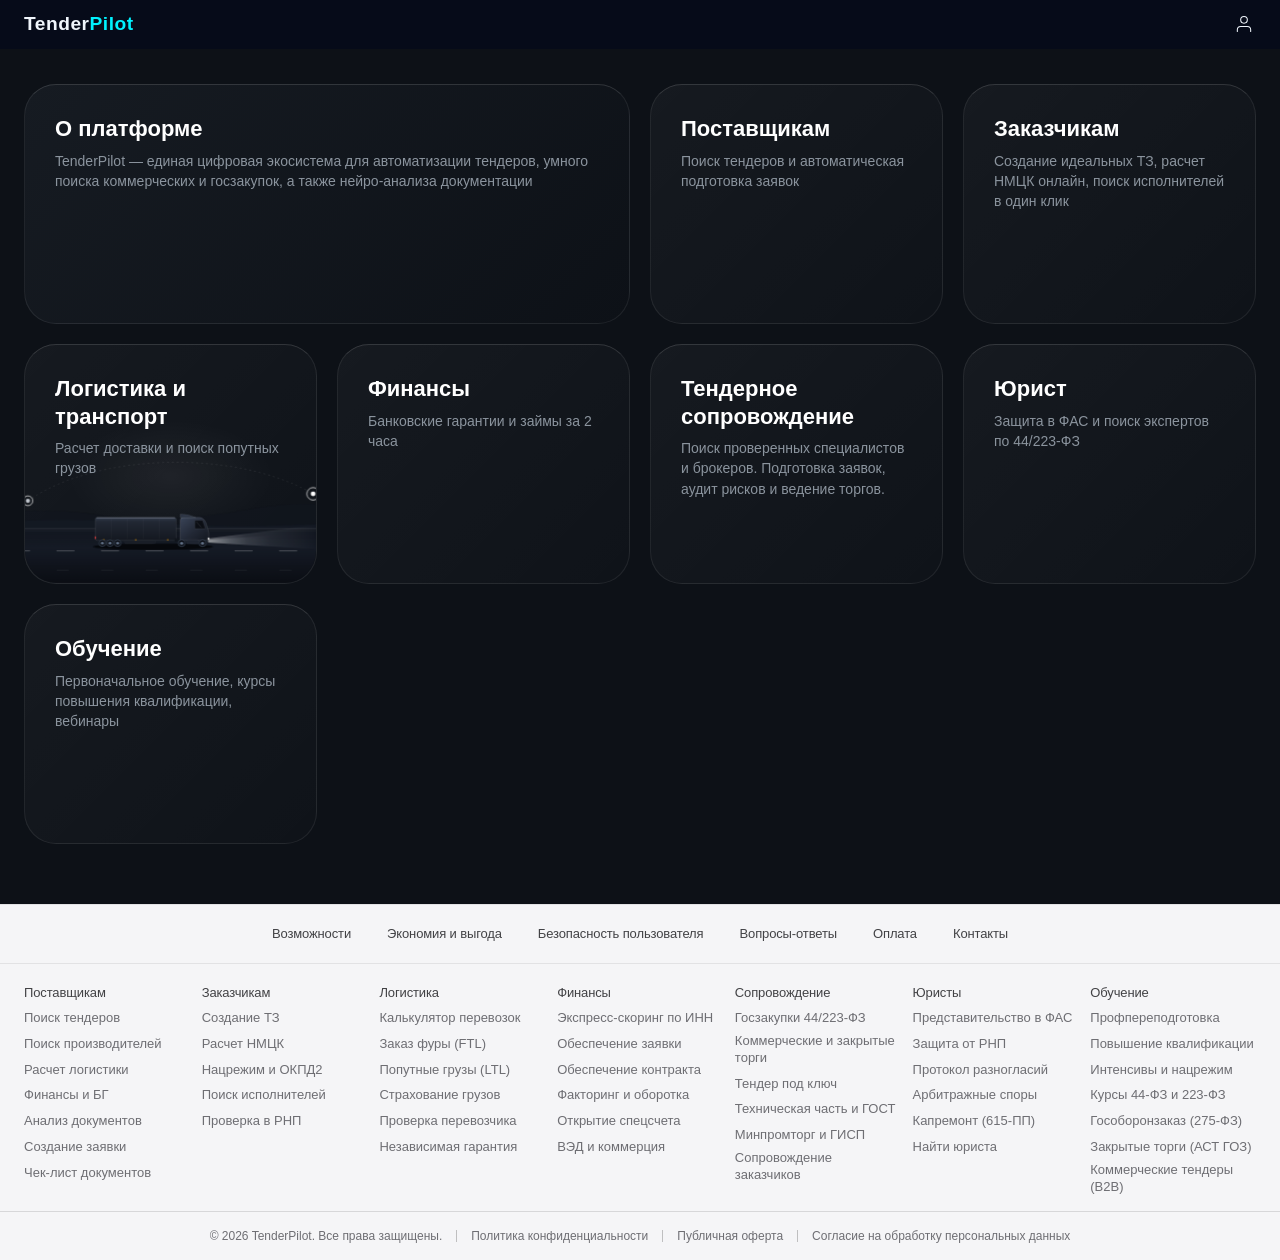
==== index.html @ 910c5774 "Add files via upload" ====
<!DOCTYPE html>
<html lang="ru">
<head>
    <meta charset="UTF-8">
    <meta name="viewport" content="width=device-width, initial-scale=1.0">
    <title>TenderPilot — Экосистема тендеров и закупок</title>
    <link rel="stylesheet" href="style.css">
</head>
<body class="hub-page">

<header>
    <div class="header-container">
        <button class="menu-toggle" id="menu-toggle" aria-label="Меню">
            <svg class="icon-burger" viewBox="0 0 24 24" fill="none" stroke="currentColor" stroke-linecap="round" stroke-linejoin="round">
                <line x1="3" y1="12" x2="21" y2="12"></line>
                <line x1="3" y1="6" x2="21" y2="6"></line>
                <line x1="3" y1="18" x2="21" y2="18"></line>
            </svg>
            <svg class="icon-close" viewBox="0 0 24 24" fill="none" stroke="currentColor" stroke-linecap="round" stroke-linejoin="round">
                <line x1="17" y1="7" x2="7" y2="17"></line>
                <line x1="7" y1="7" x2="17" y2="17"></line>
            </svg>
        </button>
        <a class="logo" href="index.html">Tender<span>Pilot</span></a>

        <nav class="nav-links">
            <a href="supplier.html" class="menu-item-link">Поставщикам</a>
            <a href="customer.html" class="menu-item-link">Заказчикам</a>
            <a href="finance.html" class="menu-item-link">Финансы</a>
            <a href="transport.html" class="menu-item-link">Логистика</a>
            <a href="support.html" class="menu-item-link">Сопровождение</a>
            <a href="legal.html" class="menu-item-link">Юрист</a>
            <a href="training.html" class="menu-item-link">Обучение</a>
        </nav>

        <a class="lk-btn" href="#login" aria-label="Личный кабинет">
            <svg viewBox="0 0 24 24" fill="none" stroke="currentColor" stroke-linecap="round" stroke-linejoin="round">
                <path d="M20 21v-2a4 4 0 0 0-4-4H8a4 4 0 0 0-4 4v2" />
                <circle cx="12" cy="7" r="4" />
            </svg>              
        </a>
    </div>
</header>


<main class="hub-main">
    <div class="hub-grid">

        <!-- 1. О платформе -->
        <div class="hub-card card-about">
            <div class="hub-card-content">
                <h2>О платформе</h2>
                <p>TenderPilot — единая цифровая экосистема для автоматизации тендеров, умного поиска коммерческих и госзакупок, а также нейро-анализа документации</p>
            </div>
        </div>

        <!-- 2. Поставщикам -->
        <a href="supplier.html" class="hub-card card-suppliers">
            <div class="hub-card-content">
                <h3>Поставщикам</h3>
                <p>Поиск тендеров и автоматическая подготовка заявок</p>
            </div>
        </a>

        <!-- 3. Заказчикам -->
        <a href="customer.html" class="hub-card card-customers">
            <div class="hub-card-content">
                <h3>Заказчикам</h3>
                <p>Создание идеальных ТЗ, расчет НМЦК онлайн, поиск исполнителей в один клик</p>
            </div>
        </a>

        <!-- 4. Логистика -->
        <a href="transport.html" class="hub-card card-logistics">
            <div class="hub-card-content">
                <h3>Логистика и транспорт</h3>
                <p>Расчет доставки и поиск попутных грузов</p>
            </div>

            <div class="bento-logistics-scene" aria-hidden="true">
                <div class="logistics-sky-glow"></div>
                <svg class="logistics-svg" viewBox="0 0 600 260" preserveAspectRatio="xMidYMax slice">
                    <defs>
                        <linearGradient id="roadSurface" x1="0%" y1="0%" x2="0%" y2="100%">
                            <stop offset="0%" stop-color="#131720" stop-opacity="0.2" />
                            <stop offset="35%" stop-color="#161b26" stop-opacity="0.95" />
                            <stop offset="100%" stop-color="#0b0e14" stop-opacity="1" />
                        </linearGradient>
                        <linearGradient id="headlightCone" x1="0%" y1="50%" x2="100%" y2="50%">
                            <stop offset="0%" stop-color="#ffffff" stop-opacity="0.34" />
                            <stop offset="35%" stop-color="#e2e8f0" stop-opacity="0.12" />
                            <stop offset="100%" stop-color="#e2e8f0" stop-opacity="0" />
                        </linearGradient>
                        <linearGradient id="trailerMetal" x1="0%" y1="0%" x2="0%" y2="100%">
                            <stop offset="0%" stop-color="#333c4d" />
                            <stop offset="18%" stop-color="#222834" />
                            <stop offset="100%" stop-color="#141820" />
                        </linearGradient>
                        <linearGradient id="cabMetal" x1="0%" y1="0%" x2="100%" y2="100%">
                            <stop offset="0%" stop-color="#3b4559" />
                            <stop offset="55%" stop-color="#232936" />
                            <stop offset="100%" stop-color="#141820" />
                        </linearGradient>
                        <linearGradient id="routeLineGrad" x1="0%" y1="0%" x2="100%" y2="0%">
                            <stop offset="0%" stop-color="#ffffff" stop-opacity="0.1" />
                            <stop offset="50%" stop-color="#ffffff" stop-opacity="0.75" />
                            <stop offset="100%" stop-color="#ffffff" stop-opacity="0.95" />
                        </linearGradient>
                        <linearGradient id="edgeFadeMask" x1="0%" y1="0%" x2="100%" y2="0%">
                            <stop offset="0%" stop-color="black" />
                            <stop offset="10%" stop-color="white" />
                            <stop offset="90%" stop-color="white" />
                            <stop offset="100%" stop-color="black" />
                        </linearGradient>
                        <mask id="sceneHorizontalMask">
                            <rect x="0" y="0" width="600" height="260" fill="url(#edgeFadeMask)" />
                        </mask>
                    </defs>

                    <g mask="url(#sceneHorizontalMask)">
                        <!-- Дальний рельеф -->
                        <path d="M0 168 Q 95 148, 195 162 T 410 155 T 600 165 L 600 260 L 0 260 Z" fill="#12161f" opacity="0.7" />
                        <path d="M0 176 Q 140 164, 280 174 T 600 170 L 600 260 L 0 260 Z" fill="#151a24" opacity="0.85" />

                        <!-- Маршрут А -> Б -->
                        <g class="logistics-route">
                            <path d="M 95 142 C 195 72, 395 68, 505 132" fill="none" stroke="rgba(255,255,255,0.12)" stroke-width="1.2" stroke-dasharray="3 4" />
                            <path class="route-active-path" d="M 95 142 C 195 72, 395 68, 505 132" fill="none" stroke="url(#routeLineGrad)" stroke-width="1.6" stroke-linecap="round" />
                            <circle cx="95" cy="142" r="3" fill="#e2e8f0" opacity="0.85" />
                            <circle class="route-ping-a" cx="95" cy="142" r="7" fill="none" stroke="#ffffff" stroke-width="1" />
                            <circle cx="505" cy="132" r="3.5" fill="#ffffff" />
                            <circle class="route-ping-b" cx="505" cy="132" r="9" fill="none" stroke="#ffffff" stroke-width="1" />
                        </g>

                        <!-- Широкая ночная трасса -->
                        <rect x="0" y="182" width="600" height="78" fill="url(#roadSurface)" />
                        <line x1="0" y1="182" x2="600" y2="182" stroke="rgba(255,255,255,0.16)" stroke-width="1" />
                        <line x1="0" y1="185" x2="600" y2="185" stroke="rgba(255,255,255,0.05)" stroke-width="1" />

                        <!-- Бегущая разметка -->
                        <g class="road-markings-group">
                            <line x1="-120" y1="214" x2="720" y2="214" stroke="rgba(255,255,255,0.22)" stroke-width="1.6" stroke-dasharray="26 38" />
                            <line x1="-120" y1="242" x2="720" y2="242" stroke="rgba(255,255,255,0.09)" stroke-width="1.2" stroke-dasharray="18 46" />
                        </g>

                        <!-- Компактный магистральный автопоезд -->
                        <g class="truck-rig-group">
                            <ellipse cx="275" cy="208" rx="86" ry="4.5" fill="#05070a" opacity="0.9" />
                            <polygon points="354,196 515,176 515,212 354,202" fill="url(#headlightCone)" />
                            <polygon points="354,198 445,192 445,208 354,202" fill="url(#headlightCone)" opacity="0.85" />

                            <g class="truck-chassis-bounce">
                                <!-- Полуприцеп -->
                                <rect x="192" y="166" width="116" height="33" rx="2.5" fill="url(#trailerMetal)" stroke="rgba(255,255,255,0.18)" stroke-width="0.7" />
                                <line x1="194" y1="166.6" x2="306" y2="166.6" stroke="rgba(255,255,255,0.38)" stroke-width="0.8" />
                                <line x1="215" y1="168" x2="215" y2="197" stroke="rgba(255,255,255,0.05)" stroke-width="1" />
                                <line x1="238" y1="168" x2="238" y2="197" stroke="rgba(255,255,255,0.05)" stroke-width="1" />
                                <line x1="261" y1="168" x2="261" y2="197" stroke="rgba(255,255,255,0.05)" stroke-width="1" />
                                <line x1="284" y1="168" x2="284" y2="197" stroke="rgba(255,255,255,0.05)" stroke-width="1" />
                                <rect x="234" y="199" width="44" height="4.5" rx="1" fill="#181d26" stroke="rgba(255,255,255,0.1)" stroke-width="0.5" />
                                <circle cx="204" cy="198" r="1" fill="#f59e0b" opacity="0.9" />
                                <circle cx="250" cy="198" r="1" fill="#f59e0b" opacity="0.9" />
                                <circle cx="296" cy="198" r="1" fill="#f59e0b" opacity="0.9" />
                                <rect x="191.2" y="193" width="1.5" height="4" rx="0.5" fill="#ef4444" />

                                <!-- Сцепка -->
                                <rect x="306" y="196" width="14" height="4" fill="#11151c" />

                                <!-- Кабина тягача -->
                                <path d="M 314 199 L 314 170 Q 314 166 318 166 L 341 166 Q 348 166 351 174 L 355 188 L 355 199 Z"
                                      fill="url(#cabMetal)" stroke="rgba(255,255,255,0.22)" stroke-width="0.75" />
                                <path d="M 314 166 L 336 166 Q 326 161 314 161 Z" fill="#2c3444" stroke="rgba(255,255,255,0.2)" stroke-width="0.6" />
                                <path d="M 335 170 L 346 170 L 350 182 L 335 182 Z" fill="#0b0e14" stroke="rgba(255,255,255,0.18)" stroke-width="0.5" />
                                <line x1="337" y1="172" x2="344" y2="180" stroke="rgba(255,255,255,0.16)" stroke-width="1" />
                                <rect x="323" y="198" width="17" height="5.5" rx="1.5" fill="#1e2430" stroke="rgba(255,255,255,0.14)" stroke-width="0.5" />
                                <rect x="353.5" y="195" width="2" height="3.2" rx="0.8" fill="#ffffff" />
                            </g>

                            <!-- Колёса (3 оси прицепа + 2 оси тягача) -->
                            <g transform="translate(202, 203)">
                                <circle r="4.8" fill="#0d1017" stroke="#374151" stroke-width="1.2" />
                                <circle r="2" fill="#64748b" />
                            </g>
                            <g transform="translate(213, 203)">
                                <circle r="4.8" fill="#0d1017" stroke="#374151" stroke-width="1.2" />
                                <circle r="2" fill="#64748b" />
                            </g>
                            <g transform="translate(224, 203)">
                                <circle r="4.8" fill="#0d1017" stroke="#374151" stroke-width="1.2" />
                                <circle r="2" fill="#64748b" />
                            </g>
                            <g transform="translate(316, 203)">
                                <circle r="5" fill="#0d1017" stroke="#374151" stroke-width="1.2" />
                                <circle r="2.2" fill="#64748b" />
                            </g>
                            <g transform="translate(346, 203)">
                                <circle r="5" fill="#0d1017" stroke="#374151" stroke-width="1.2" />
                                <circle r="2.2" fill="#64748b" />
                            </g>
                        </g>
                    </g>
                </svg>
            </div>
        </a>


        <!-- 5. Финансы -->
        <a href="finance.html" class="hub-card card-finance">
            <div class="hub-card-content">
                <h3>Финансы</h3>
                <p>Банковские гарантии и займы за 2 часа</p>
            </div>
        </a>

        <!-- 6. Сопровождение -->
        <a href="tender-care.html" class="hub-card card-support">
            <div class="hub-card-content">
                <h3>Тендерное сопровождение</h3>
                <p>Поиск проверенных специалистов и брокеров. Подготовка заявок, аудит рисков и ведение торгов.</p>
            </div>
        </a>

        <!-- 7. Юрист -->
        <a href="legal.html" class="hub-card card-legal">
            <div class="hub-card-content">
                <h3>Юрист</h3>
                <p>Защита в ФАС и поиск экспертов по 44/223-ФЗ</p>
            </div>
        </a>

        <!-- 8. Обучение -->
        <a href="training.html" class="hub-card card-training">
            <div class="hub-card-content">
                <h3>Обучение</h3>
                <p>Первоначальное обучение, курсы повышения квалификации, вебинары</p>
            </div>
        </a>

    </div>
</main>

<!-- ==================== ИНТЕРАКТИВНЫЙ ПРЕДФУТЕР V5 (МОНОЛИТ) ==================== -->
<section class="premium-shutter-section">
    <div class="shutter-layout-container">
        
        <!-- Управляющая строчка кнопок меню -->
        <div class="shutter-control-bar home-control-bar">
            <button class="shutter-trigger-btn" data-panel="panel-features">Возможности</button>
            <button class="shutter-trigger-btn" data-panel="panel-benefits">Экономия и выгода</button>
            <button class="shutter-trigger-btn" data-panel="panel-security">Безопасность пользователя</button>
            <button class="shutter-trigger-btn" data-panel="panel-faq">Вопросы-ответы</button>
            <button class="shutter-trigger-btn" data-panel="panel-payment">Оплата</button>
            <button class="shutter-trigger-btn" data-panel="panel-contacts">Контакты</button>
        </div>


        <!-- Главный контейнер для выезжающих панелей -->
        <div class="shutter-dynamic-box">

        
<!-- ВОЗМОЖНОСТИ -->
<div id="panel-features" class="shutter-panel-item">
    <div class="shutter-features-showcase">
        
        <!-- Левая половина: Аккордеон (650px) -->
        <div class="shutter-faq-accordion-box">
            
            <!-- Пункт 1: Единый поиск тендеров -->
            <div class="shutter-accordion-item" data-image="1">
                <button class="shutter-accordion-trigger">
                    <span>Единый поиск тендеров и госзакупок со всех ЭТП, ЕИС и Портала поставщиков</span>
                    <span class="shutter-arrow-icon"></span>
                </button>
                <div class="shutter-accordion-content">
                    <p>Интеллектуальный поисковый модуль TenderPilot объединяет в одном окне государственные закупки по 44-ФЗ и 223-ФЗ из ЕИС, закрытые процедуры АСТ ГОЗ, коммерческие тендеры, торги по банкротству, а также закупки малого объема с Портала поставщиков Москвы и ЕАТ «Берёзка». Умная фильтрация по ИНН, ОКВЭД, региону и ключевым словам мгновенно находит релевантные лоты и отправляет уведомления в Telegram в режиме реального времени.</p>
                </div>
            </div>

            <!-- Пункт 2: ИИ-аналитика и авто-заявки для поставщиков -->
            <div class="shutter-accordion-item" data-image="2">
                <button class="shutter-accordion-trigger">
                    <span>Нейро-анализ документации, скоринг конкурентов и авто-заявки для поставщиков</span>
                    <span class="shutter-arrow-icon"></span>
                </button>
                <div class="shutter-accordion-content">
                    <p>Искусственный интеллект за 5 минут проводит комплаенс-аудит многостраничных технических заданий и проектов контрактов, подсвечивая скрытые риски, завышенные пени и ловушки заказчиков. Платформа оценивает вероятность победы через скоринг конкурентов по ИНН, автоматически генерирует первую и вторую части заявки строго по регламенту ЭТП и проверяет пакет документов по интерактивному чек-листу перед подачей.</p>
                </div>
            </div>

            <!-- Пункт 3: Инструменты для заказчиков -->
            <div class="shutter-accordion-item" data-image="3">
                <button class="shutter-accordion-trigger">
                    <span>Автоматическая генерация ТЗ по ГОСТ и КТРУ, расчет НМЦК и проверка в РНП для заказчиков</span>
                    <span class="shutter-arrow-icon"></span>
                </button>
                <div class="shutter-accordion-content">
                    <p>Цифровое рабочее место контрактного управляющего позволяет за считанные минуты сформировать техническое задание по актуальным стандартам ГОСТ, каталогу КТРУ и правилам национального режима 2026 года без риска жалоб в ФАС. Система автоматически обосновывает НМЦК на базе исполненных контрактов, подбирает проверенных производителей и проверяет участников на сговор, аффилированность и наличие в реестре недобросовестных поставщиков (РНП).</p>
                </div>
            </div>

            <!-- Пункт 4: Финансы и банковские гарантии -->
            <div class="shutter-accordion-item" data-image="4">
                <button class="shutter-accordion-trigger">
                    <span>Банковские гарантии по 44-ФЗ и 223-ФЗ, тендерные займы и проверка лимитов по ИНН</span>
                    <span class="shutter-arrow-icon"></span>
                </button>
                <div class="shutter-accordion-content">
                    <p>Финансовый агрегатор TenderPilot интегрирован по API с топ-20 банками из перечня Минфина РФ для моментального подбора финансирования под контракты. По одному ИНН вы за минуту узнаете доступные лимиты и сможете дистанционно оформить банковскую гарантию на обеспечение заявки, исполнение контракта, гарантийные обязательства или возврат аванса, а также получить тендерный заем, отсрочку платежа или таможенную гарантию.</p>
                </div>
            </div>

            <!-- Пункт 5: Логистика и транспорт -->
            <div class="shutter-accordion-item" data-image="5">
                <button class="shutter-accordion-trigger">
                    <span>Онлайн-калькулятор доставки грузов, поиск попутного транспорта и страхование перевозок</span>
                    <span class="shutter-arrow-icon"></span>
                </button>
                <div class="shutter-accordion-content">
                    <p>Встроенный логистический сервис помогает поставщикам и заказчикам точно рассчитать стоимость и сроки доставки товаров до склада получателя еще до подачи заявки на тендер. Платформа сравнивает тарифы проверенных транспортных компаний, позволяет найти выделенный транспорт или попутный догруз по всей России и оформить онлайн-страхование груза, защищая маржинальность контракта от транспортных издержек и просрочек.</p>
                </div>
            </div>

            <!-- Пункт 6: Тендерное сопровождение и юристы -->
            <div class="shutter-accordion-item" data-image="6">
                <button class="shutter-accordion-trigger">
                    <span>Тендерное сопровождение под ключ и юридическая защита в ФАС и арбитраже</span>
                    <span class="shutter-arrow-icon"></span>
                </button>
                <div class="shutter-accordion-content">
                    <p>На платформе собраны аккредитованные тендерные специалисты, брокеры и профильные юристы по закупочному праву. Вы можете передать на аутсорсинг подготовку Формы 2, участие в аукционах и закрытых торгах, а в спорных ситуациях — оперативно заказать составление запроса на разъяснение, протокола разногласий, жалобы в УФАС или защиту компании от включения в РНП и арбитражные споры.</p>
                </div>
            </div>

            <!-- Пункт 7: Обучение закупкам -->
            <div class="shutter-accordion-item" data-image="7">
                <button class="shutter-accordion-trigger">
                    <span>Обучение госзакупкам 2026: курсы по 44-ФЗ, 223-ФЗ, ГОЗ и дипломы с внесением в ФИС ФРДО</span>
                    <span class="shutter-arrow-icon"></span>
                </button>
                <div class="shutter-accordion-content">
                    <p>Образовательный хаб TenderPilot проводит дистанционное обучение для новичков, опытных тендерных специалистов и контрактных управляющих. В каталоге представлены практикумы по изменениям законодательства 2026 года, курсы по 44-ФЗ, 223-ФЗ, гособоронзаказу (275-ФЗ), работе на АСТ ГОЗ и коммерческим торгам с выдачей официальных удостоверений о повышении квалификации и дипломов о профпереподготовке в реестре ФИС ФРДО.</p>
                </div>
            </div>

        </div>

        <div class="shutter-features-visual">
            <img src="https://unsplash.com" class="feat-showcase-img" data-img="1" alt="Единый поиск тендеров и госзакупок по 44-ФЗ, 223-ФЗ, ЕИС и Порталу поставщиков">
            <img src="https://unsplash.com" class="feat-showcase-img" data-img="2" alt="Нейро-анализ тендерной документации, скоринг конкурентов и авто-заявки">
            <img src="https://unsplash.com" class="feat-showcase-img" data-img="3" alt="Создание ТЗ по ГОСТ и КТРУ, расчет НМЦК и проверка участников в РНП для заказчиков">
            <img src="https://unsplash.com" class="feat-showcase-img" data-img="4" alt="Банковские гарантии по 44-ФЗ и 223-ФЗ, тендерные займы и лимиты по ИНН">
            <img src="https://unsplash.com" class="feat-showcase-img" data-img="5" alt="Онлайн-калькулятор доставки грузов, попутный транспорт и страхование перевозок">
            <img src="https://unsplash.com" class="feat-showcase-img" data-img="6" alt="Тендерное сопровождение под ключ и юридическая защита в ФАС и РНП">
            <img src="https://unsplash.com" class="feat-showcase-img" data-img="7" alt="Обучение госзакупкам 2026, курсы по 44-ФЗ и 223-ФЗ с дипломом ФИС ФРДО">
        </div>

    </div>
</div>

<!-- ПАНЕЛЬ: ЭКОНОМИЯ И ВЫГОДА -->
<div id="panel-benefits" class="shutter-panel-item">
    <div class="shutter-payment-flow">
        
        <div class="shutter-payment-block">
            <h4 class="shutter-payment-title">Экономия до 80% времени на рутинных процессах в закупках</h4>
            <p class="shutter-payment-text">Интеллектуальные алгоритмы TenderPilot за считанные минуты выполняют задачи, на которые у специалистов уходят часы: от поиска тендеров, нейро-анализа документации и авто-заявок для поставщиков до генерации ТЗ по ГОСТ/КТРУ, расчета НМЦК и проверки контрагентов для заказчиков.</p>
        </div>

        <div class="shutter-payment-divider"></div>

        <div class="shutter-payment-block">
            <h4 class="shutter-payment-title">Прямой доступ к банкам, логистике и экспертам без переплат посредникам</h4>
            <p class="shutter-payment-text">Все ключевые сервисы экосистемы объединены в одном окне. Вы оформляете банковские гарантии и тендерные займы напрямую через топ-20 банков Минфина, рассчитываете доставку по прямым тарифам транспортных компаний, подключаете юристов или обучаете сотрудников без скрытых комиссий брокеров.</p>
        </div>

        <div class="shutter-payment-divider"></div>

        <div class="shutter-payment-block">
            <h4 class="shutter-payment-title">Масштабирование закупок и защита от финансовых и правовых рисков</h4>
            <p class="shutter-payment-text">Сквозной контроль каждого этапа по 44-ФЗ, 223-ФЗ и коммерческим торгам страхует поставщиков от убыточных контрактов и попадания в РНП, а заказчиков — от жалоб и штрафов ФАС. Команды кратно увеличивают объем обработанных закупок и закрытых сделок без расширения штата.</p>
        </div>

    </div>
</div>

<!-- ПАНЕЛЬ: БЕЗОПАСНОСТЬ ПОЛЬЗОВАТЕЛЯ -->
<div id="panel-security" class="shutter-panel-item">
    <div class="shutter-payment-flow">
        
        <div class="shutter-payment-block">
            <h4 class="shutter-payment-title">Полная конфиденциальность коммерческих данных и черновиков закупок</h4>
            <p class="shutter-payment-text">Загруженные вами проекты технических заданий, сметы, расчеты НМЦК, ценовые предложения и поисковые фильтры строго изолированы в вашем рабочем пространстве. Информация поставщиков и заказчиков не используется для дообучения общих моделей ИИ и гарантированно не передается третьим лицам.</p>
        </div>

        <div class="shutter-payment-divider"></div>

        <div class="shutter-payment-block">
            <h4 class="shutter-payment-title">Правовая точность, официальные реестры и аккредитованные партнеры</h4>
            <p class="shutter-payment-text">Алгоритмы TenderPilot работают исключительно на основе актуальной редакции 44-ФЗ, 223-ФЗ, 275-ФЗ (ГОЗ), стандартов ГОСТ, каталога КТРУ и государственных реестров ЕИС, ФНС и ФАС. Все финансовые, логистические, юридические и образовательные сервисы экосистемы предоставляются проверенными банками из перечня Минфина, лицензированными учебными центрами и профильными экспертами.</p>
        </div>

        <div class="shutter-payment-divider"></div>

        <div class="shutter-payment-block">
            <h4 class="shutter-payment-title">Защищённый российский контур и соответствие требованиям 152-ФЗ</h4>
            <p class="shutter-payment-text">Обмен данными между браузером и платформой защищен современным криптографическим шифрованием, а хранение и обработка персональных данных, документов и реквизитов осуществляются исключительно на серверах на территории Российской Федерации в полном соответствии с 152-ФЗ и стандартами информационной безопасности.</p>
        </div>

    </div>
</div>

<!-- --- БЛОК ОПЛАТЫ (ПОСЛЕДОВАТЕЛЬНЫЙ ПОТОК В СТИЛЕ FAQ) --- -->
<div id="panel-payment" class="shutter-panel-item">
    <div class="shutter-payment-flow">
        
        <!-- Способ 1 -->
        <div class="shutter-payment-block">
            <h4 class="shutter-payment-title">Моментальная онлайн-оплата на платформе</h4>
            <p class="shutter-payment-text">
                Быстрый способ подключить ИИ-инструменты TenderPilot, доступ к базе знаний или образовательные курсы для физических лиц и предпринимателей. Оплата принимается непосредственно на сайте с помощью банковских карт (Visa, Mastercard, МИР) или через Систему быстрых платежей (QR-код СБП).
            </p>
            <ul class="shutter-payment-sublist">
                <li><strong>Безопасность транзакций:</strong> Все операции проходят через сертифицированный платежный шлюз с поддержкой протокола 3D-Secure. Платформа TenderPilot не сохраняет и не передает третьим лицам платежные данные вашей карты.</li>
                <li><strong>Мгновенная активация:</strong> Зачисление средств происходит сразу, доступ к выбранному модулю или личному кабинету открывается автоматически, а официальный фискальный чек отправляется на ваш email.</li>
            </ul>
        </div>

        <!-- Тонкая горизонтальная разделительная черта -->
        <div class="shutter-payment-divider"></div>

        <!-- Способ 2 -->
        <div class="shutter-payment-block">
            <h4 class="shutter-payment-title">Безналичный расчет по счету для юридических лиц, ИП и госзаказчиков</h4>
            <p class="shutter-payment-text">
                Единый стандарт расчетов для коммерческих организаций, государственных и муниципальных учреждений по всем направлениям экосистемы: от подписки на софт до банковских гарантий, логистики, сопровождения торгов, юридических услуг и обучения.
            </p>
            <ul class="shutter-payment-sublist">
                <li><strong>Прямые счета и прозрачность:</strong> Счет формируется по реквизитам вашей компании. Услуги банков-партнеров (БГ и займы) и транспортных компаний оплачиваются напрямую по их официальным счетам без скрытых наценок платформы.</li>
                <li><strong>Полный пакет документов и ЭДО:</strong> Работаем по 44-ФЗ и 223-ФЗ, предоставляем договоры, счета и закрывающие акты (УПД) через системы электронного документооборота (Контур.Диадок, СБИС) или курьерской доставкой.</li>
            </ul>
        </div>

    </div>
</div>

<!-- ПАНЕЛЬ 2: FAQ (8 Вопросов, монолитный размер) -->
            <div id="panel-faq" class="shutter-panel-item">
                <div class="shutter-faq-accordion-box">
                    
                    <!-- Вопрос 1 -->
                    <div class="shutter-accordion-item">
                        <button class="shutter-accordion-trigger">
                            <span>Какие задачи решает экосистема TenderPilot для поставщиков и заказчиков?</span>
                            <span class="shutter-arrow-icon"></span>
                        </button>
                        <div class="shutter-accordion-content">
                            <p>Платформа объединяет в одном окне поиск тендеров по 44-ФЗ, 223-ФЗ, ГОЗ и коммерческим ЭТП, ИИ-анализ документации, авто-заявки, генератор ТЗ по ГОСТ/КТРУ, расчет НМЦК, банковские гарантии, грузоперевозки, сопровождение торгов, защиту в ФАС и обучение закупкам.</p>
                        </div>
                    </div>

                    <!-- Вопрос 2 -->
                    <div class="shutter-accordion-item">
                        <button class="shutter-accordion-trigger">
                            <span>Можно ли протестировать ИИ-инструменты платформы бесплатно?</span>
                            <span class="shutter-arrow-icon"></span>
                        </button>
                        <div class="shutter-accordion-content">
                            <p>Да, после регистрации и верификации организации по ИНН вы получаете 3 дня бесплатного тестового доступа к ключевым модулям: поиску закупок, нейро-аудиту ТЗ, генерации заявок, расчету НМЦК, проверке контрагентов в РНП и калькулятору банковских гарантий.</p>
                        </div>
                    </div>

                    <!-- Вопрос 3 -->
                    <div class="shutter-accordion-item">
                        <button class="shutter-accordion-trigger">
                            <span>Как быстро искусственный интеллект проверяет или создает тендерную документацию?</span>
                            <span class="shutter-arrow-icon"></span>
                        </button>
                        <div class="shutter-accordion-content">
                            <p>Нейросеть TenderPilot проводит аудит многостраничного ТЗ поставщика или формирует техническое задание по ГОСТ и каталогу КТРУ для заказчика за 3–5 минут, сверяя требования с актуальными нормами 44-ФЗ и 223-ФЗ 2026 года.</p>
                        </div>
                    </div>

                    <!-- Вопрос 4 -->
                    <div class="shutter-accordion-item">
                        <button class="shutter-accordion-trigger">
                            <span>Как оформляются банковские гарантии, тендерные займы и доставка грузов?</span>
                            <span class="shutter-arrow-icon"></span>
                        </button>
                        <div class="shutter-accordion-content">
                            <p>Платформа подключена по API к топ-20 банкам Минфина и ведущим транспортным компаниям. Вы узнаете лимит по ИНН за 1 минуту, выпускаете БГ онлайн за 2 часа без визита в банк и рассчитываете стоимость перевозки по прямым тарифам ТК без посредников.</p>
                        </div>
                    </div>

                    <!-- Вопрос 5 -->
                    <div class="shutter-accordion-item">
                        <button class="shutter-accordion-trigger">
                            <span>Можно ли подключить тендерное сопровождение или юриста для защиты в ФАС?</span>
                            <span class="shutter-arrow-icon"></span>
                        </button>
                        <div class="shutter-accordion-content">
                            <p>Да, на платформе работают аккредитованные брокеры и профильные юристы по закупочному праву. Вы можете передать торги на полное сопровождение (включая закрытые закупки АСТ ГОЗ), заказать жалобу в УФАС или защиту от включения в РНП.</p>
                        </div>
                    </div>

                    <!-- Вопрос 6 -->
                    <div class="shutter-accordion-item">
                        <button class="shutter-accordion-trigger">
                            <span>Выдаются ли официальные дипломы после прохождения курсов на платформе?</span>
                            <span class="shutter-arrow-icon"></span>
                        </button>
                        <div class="shutter-accordion-content">
                            <p>Да, программы обучения по 44-ФЗ, 223-ФЗ, 275-ФЗ (ГОЗ) и коммерческим торгам соответствуют профстандартам и 273-ФЗ. Выпускники получают удостоверения о повышении квалификации или дипломы о профпереподготовке с внесением в реестр ФИС ФРДО.</p>
                        </div>
                    </div>

                    <!-- Вопрос 7 -->
                    <div class="shutter-accordion-item">
                        <button class="shutter-accordion-trigger">
                            <span>Как обеспечивается конфиденциальность загруженных смет, ТЗ и реквизитов?</span>
                            <span class="shutter-arrow-icon"></span>
                        </button>
                        <div class="shutter-accordion-content">
                            <p>Все файлы и расчеты изолированы в защищенном рабочем пространстве, передаются по зашифрованным каналам и хранятся на серверах в РФ в строгом соответствии с 152-ФЗ. Ваши данные не используются для обучения публичных моделей ИИ.</p>
                        </div>
                    </div>

                    <!-- Вопрос 8 -->
                    <div class="shutter-accordion-item">
                        <button class="shutter-accordion-trigger">
                            <span>Как происходит оплата и закрывающий документооборот для компаний и госзаказчиков?</span>
                            <span class="shutter-arrow-icon"></span>
                        </button>
                        <div class="shutter-accordion-content">
                            <p>Мы работаем по безналичному расчету с юрлицами, ИП и бюджетными учреждениями по 44-ФЗ и 223-ФЗ, а также принимаем онлайн-оплату картой и через СБП. Договоры, счета и акты (УПД) передаются через ЭДО (Контур.Диадок, СБИС) или курьером.</p>
                        </div>
                    </div>

                </div>
            </div>

<!-- ПАНЕЛЬ 3: КОНТАКТЫ -->
<div id="panel-contacts" class="shutter-panel-item">
    <div class="shutter-contacts-single-flow">
        
        <div class="shutter-flow-line">
            <span>Связаться в мессенджере: </span>
            <a href="https://t.me" target="_blank" class="shutter-flow-link">Telegram</a>, 
            <a href="https://wa.me" target="_blank" class="shutter-flow-link">WhatsApp</a>
        </div>
        
        <div class="shutter-flow-line">
            <span>Электронная почта: </span>
            <a href="mailto:info@tenderpilot.ru" class="shutter-flow-link">info@tenderpilot.ru</a>
        </div>
        
        <div class="shutter-flow-line">
            <span>Тел: </span>
            <a href="tel:+78000000000" class="shutter-flow-link">8 800 000-00-00</a>
        </div>
        
        <div class="shutter-flow-legal-group">
            <div class="shutter-flow-line">
                <span>ИП Ромашка Александр Владимирович</span>
            </div>
            <div class="shutter-flow-line">
                <span>ИНН: 77XXXXXXXXXX, ОГРНИП: XXXXXXXXXXXXXXX</span>
            </div>
        </div>

   </div> <!-- закрывает .shutter-contacts-single-flow -->
</div> <!-- закрывает #panel-contacts -->
</div> <!-- закрывает .shutter-dynamic-box -->
</div> <!-- закрывает .shutter-layout-container -->
</section> <!-- закрывает .premium-shutter-section -->


<section class="hub-fat-footer">
    <!-- Отдельная мобильная строка под разделительной чертой -->
    <div class="mobile-footer-bar">
        <button class="mobile-sections-btn" id="mobile-sections-toggle" type="button" aria-expanded="false">
            <span>Все разделы</span>
            <span class="shutter-arrow-icon"></span>
        </button>
    </div>

    <div class="header-container">
        <div class="fat-footer-container">
            <!-- Столбец 1: Поставщикам и остальные 6 столбцов без изменений -->

            <!-- Столбец 1 -->
            <div class="fat-footer-column">
                <h4>Поставщикам</h4>
                <ul>
                    <li><a href="supplier.html">Поиск тендеров</a></li>
                    <li><a href="supplier.html">Поиск производителей</a></li>
                    <li><a href="supplier.html">Расчет логистики</a></li>
                    <li><a href="supplier.html">Финансы и БГ</a></li>
                    <li><a href="supplier.html">Анализ документов</a></li>
                    <li><a href="supplier.html">Создание заявки</a></li>
                    <li><a href="supplier.html">Чек-лист документов</a></li>
                </ul>
            </div>

            <!-- Столбец 2 -->
            <div class="fat-footer-column">
                <h4>Заказчикам</h4>
                <ul>
                    <li><a href="customer.html">Создание ТЗ</a></li>
                    <li><a href="customer.html">Расчет НМЦК</a></li>
                    <li><a href="customer.html">Нацрежим и ОКПД2</a></li>
                    <li><a href="customer.html">Поиск исполнителей</a></li>
                    <li><a href="customer.html">Проверка в РНП</a></li>
                </ul>
            </div>

            <!-- Столбец 3 -->
            <div class="fat-footer-column">
                <h4>Логистика</h4>
                <ul>
                    <li><a href="transport.html">Калькулятор перевозок</a></li>
                    <li><a href="transport.html">Заказ фуры (FTL)</a></li>
                    <li><a href="transport.html">Попутные грузы (LTL)</a></li>
                    <li><a href="transport.html">Страхование грузов</a></li>
                    <li><a href="transport.html">Проверка перевозчика</a></li>
                    <li><a href="transport.html">Независимая гарантия</a></li>
                </ul>
            </div>

            <!-- Столбец 4 -->
            <div class="fat-footer-column">
                <h4>Финансы</h4>
                <ul>
                    <li><a href="finance.html">Экспресс-скоринг по ИНН</a></li>
                    <li><a href="finance.html">Обеспечение заявки</a></li>
                    <li><a href="finance.html">Обеспечение контракта</a></li>
                    <li><a href="finance.html">Факторинг и оборотка</a></li>
                    <li><a href="finance.html">Открытие спецсчета</a></li>
                    <li><a href="finance.html">ВЭД и коммерция</a></li>
                </ul>
            </div>

            <!-- Столбец 5 -->
            <div class="fat-footer-column">
                <h4>Сопровождение</h4>
                <ul>
                    <li><a href="support.html">Госзакупки 44/223-ФЗ</a></li>
                    <li><a href="support.html">Коммерческие и закрытые торги</a></li>
                    <li><a href="support.html">Тендер под ключ</a></li>
                    <li><a href="support.html">Техническая часть и ГОСТ</a></li>
                    <li><a href="support.html">Минпромторг и ГИСП</a></li>
                    <li><a href="support.html">Сопровождение заказчиков</a></li>
                </ul>
            </div>

            <!-- Столбец 6 -->
            <div class="fat-footer-column">
                <h4>Юристы</h4>
                <ul>
                    <li><a href="legal.html">Представительство в ФАС</a></li>
                    <li><a href="legal.html">Защита от РНП</a></li>
                    <li><a href="legal.html">Протокол разногласий</a></li>
                    <li><a href="legal.html">Арбитражные споры</a></li>
                    <li><a href="legal.html">Капремонт (615-ПП)</a></li>
                    <li><a href="legal.html">Найти юриста</a></li>
                </ul>
            </div>

            <!-- Столбец 7 -->
            <div class="fat-footer-column">
                <h4>Обучение</h4>
                <ul>
                    <li><a href="training.html">Профпереподготовка</a></li>
                    <li><a href="training.html">Повышение квалификации</a></li>
                    <li><a href="training.html">Интенсивы и нацрежим</a></li>
                    <li><a href="training.html">Курсы 44-ФЗ и 223-ФЗ</a></li>
                    <li><a href="training.html">Гособоронзаказ (275-ФЗ)</a></li>
                    <li><a href="training.html">Закрытые торги (АСТ ГОЗ)</a></li>
                    <li><a href="training.html">Коммерческие тендеры (B2B)</a></li>
                </ul>
            </div>
        </div>
    </div>
</section>

<footer class="legal-footer">
    <div class="legal-footer-container">
        <span class="copyright-text">&copy; 2026 TenderPilot. Все права защищены.</span>
        <a href="/privacy/" target="_blank">Политика конфиденциальности</a>
        <a href="/terms/" target="_blank">Публичная оферта</a>
        <a href="/consent/" target="_blank">Согласие на обработку персональных данных</a>
    </div>
</footer>

    <script src="main.js"></script>
</body>
</html>
---- style.css ----
/* ==========================================================================
   1. БАЗОВЫЕ НАСТРОЙКИ, СБРОС СТИЛЕЙ И ЕДИНАЯ ТИПОГРАФИКА ТЕНДЕРПИЛОТ
   ========================================================================== */
* { 
  margin: 0; 
  padding: 0; 
  box-sizing: border-box; 
  font-family: -apple-system, BlinkMacSystemFont, "Segoe UI", Roboto, Helvetica, Arial, sans-serif !important;
  -webkit-tap-highlight-color: transparent !important;
  tap-highlight-color: transparent !important;
}

html, body {
    background-color: #0d1117;
    color: #c9d1d9;
    line-height: 1.5;
    overflow-x: hidden !important;
    width: 100% !important;
    max-width: 100% !important;
    display: flex;
    flex-direction: column;
    min-height: 100vh; /* Растягиваем body на весь экран */
}

/* ==========================================================================
   СВЕРХТОНКИЙ СКРОЛЛБАР В СТИЛЕ iOS (ОСОБЕННО ДЛЯ ANDROID CHROME)
   ========================================================================== */
html {
    scrollbar-width: thin;
    scrollbar-color: rgba(140, 148, 158, 0.28) transparent;
}

::-webkit-scrollbar {
    width: 4px;
    height: 4px;
}

::-webkit-scrollbar-track {
    background: transparent;
}

::-webkit-scrollbar-thumb {
    background: rgba(140, 148, 158, 0.28);
    border-radius: 999px;
}

::-webkit-scrollbar-thumb:hover {
    background: rgba(140, 148, 158, 0.45);
}

@media (max-width: 768px) {
    ::-webkit-scrollbar {
        width: 1.5px;
        height: 1.5px;
    }

    ::-webkit-scrollbar-track {
        background: transparent;
    }

    ::-webkit-scrollbar-thumb {
        background: rgba(140, 148, 158, 0.24);
        border-radius: 999px;
    }
}

/* Фикс для предотвращения прыжков при открытии модалки */
body.bento-active {
    overflow: hidden !important;
    padding-right: 0 !important; 
}

/* ШАПКА (глухая монолитная плита поверх шторки) */
header {
    position: fixed;
    top: 0;
    left: 0;
    width: 100%;
    padding: 10px 0;
    background-color: #060b19;
    z-index: 100;
    display: flex;
    align-items: center;
    border-bottom: none;
    overflow: visible;
}

.header-container {
    position: relative;
    z-index: 100;
    display: flex;
    align-items: center;
    justify-content: space-between;
    width: 100%;
    max-width: 1300px;
    padding: 0 24px;
    margin: 0 auto;
    overflow: visible;
}

.logo {
    position: relative;
    z-index: 100;
    font-size: 1.2rem;
    font-weight: 700;
    color: #f0f6fc;
    letter-spacing: 0.5px;
    text-decoration: none;
}

.logo span {
    color: #00f2fe;
}

/* Бургер меню и кнопка ЛК (близнецы) */
.menu-toggle {
    position: relative;
    z-index: 100;
    display: none;
    background: none;
    border: none;
    padding: 0;
    width: 24px;
    height: 24px;
    cursor: pointer;
    color: #f0f6fc;
    align-items: center;
    justify-content: center;
    outline: none;
    overflow: visible;
    -webkit-tap-highlight-color: transparent;
}

.menu-toggle svg,
.lk-btn svg {
    position: relative;
    z-index: 2;
    width: 20px;
    height: 20px;
    stroke: #f0f6fc;
    stroke-width: 1.25;
    transition: stroke 0.2s ease, filter 0.2s ease;
    pointer-events: none;
}

/* Плавная перекрёстная смена бургера и компактной «х» в такт с иконкой ЛК */
.menu-toggle .icon-burger,
.menu-toggle .icon-close {
    position: absolute;
    top: 50%;
    left: 50%;
    transform: translate(-50%, -50%);
    will-change: opacity, transform;
}

/* При закрытии: крестик держится, пока шторка едет, а бургер проявляется в финале вместе с ЛК */
.menu-toggle .icon-burger {
    opacity: 1;
    transform: translate(-50%, -50%) scale(1);
    transition: opacity 0.32s ease 0.24s, transform 0.32s ease 0.24s, stroke 0.2s ease, filter 0.2s ease;
}

.menu-toggle .icon-close {
    opacity: 0;
    transform: translate(-50%, -50%) scale(0.85);
    transition: opacity 0.22s ease 0.14s, transform 0.22s ease 0.14s, stroke 0.2s ease, filter 0.2s ease;
}

/* При открытии: бургер уходит, крестик проявляется */
.menu-toggle.active .icon-burger {
    opacity: 0;
    transform: translate(-50%, -50%) scale(0.85);
    transition: opacity 0.16s ease 0s, transform 0.16s ease 0s, stroke 0.2s ease, filter 0.2s ease;
}

.menu-toggle.active .icon-close {
    opacity: 1;
    transform: translate(-50%, -50%) scale(1);
    transition: opacity 0.26s ease 0.12s, transform 0.26s ease 0.12s, stroke 0.2s ease, filter 0.2s ease;
}

/* Световой блик при тапе: убираем transition только у stroke и filter, но НЕ трогаем opacity */
.menu-toggle.is-tapped svg,
.lk-btn.is-tapped svg {
    stroke: #ffffff;
    filter: drop-shadow(0 0 6px rgba(255, 255, 255, 0.95));
    transition-property: opacity, transform !important;
}

/* Концентрированный чисто белый световой блик при тапе */
.menu-toggle::after,
.lk-btn::after {
    content: "";
    position: absolute;
    top: 50%;
    left: 50%;
    width: 38px;
    height: 38px;
    transform: translate(-50%, -50%) scale(0.35);
    border-radius: 50%;
    background: radial-gradient(
        circle,
        rgba(255, 255, 255, 0.78) 0%,
        rgba(255, 255, 255, 0.38) 38%,
        rgba(255, 255, 255, 0) 70%
    );
    opacity: 0;
    pointer-events: none;
    z-index: 1;
}

.menu-toggle.is-tapped::after,
.lk-btn.is-tapped::after {
    animation: iconTapGlow 0.21s cubic-bezier(0.16, 1, 0.3, 1) forwards;
}

@keyframes iconTapGlow {
    0% {
        opacity: 1;
        transform: translate(-50%, -50%) scale(0.45);
    }
    50% {
        opacity: 0.9;
        transform: translate(-50%, -50%) scale(1);
    }
    100% {
        opacity: 0;
        transform: translate(-50%, -50%) scale(1.15);
    }
}

@media (max-width: 768px) {
    .menu-toggle {
        display: flex;
    }

    .header-container {
        padding: 0 16px;
        gap: 16px;
        justify-content: flex-start;
    }

    .lk-btn {
        margin-left: auto;
    }
}

.lk-btn {
    position: relative;
    z-index: 100;
    display: flex;
    align-items: center;
    justify-content: center;
    width: 24px;
    height: 24px;
    border-radius: 0;
    background: none;
    text-decoration: none;
    outline: none;
    overflow: visible;
    -webkit-tap-highlight-color: transparent;
    opacity: 1;
    transition: opacity 0.32s ease 0.24s;
}

/* Плавное исчезновение ЛК при открытии меню */
body.menu-is-open .lk-btn {
    opacity: 0 !important;
    pointer-events: none !important;
    transition: opacity 0.2s ease 0s;
}

/* Навигация в шапке на десктопе: видна на внутренних страницах и скрыта на главной */
header .nav-links {
    display: flex;
    align-items: center;
    gap: 24px;
}

header .nav-links a {
    color: #8b949e;
    text-decoration: none;
    font-size: 13px;
    font-weight: 500;
    transition: color 0.2s ease;
    white-space: nowrap;
}

header .nav-links a:hover,
header .nav-links a.active {
    color: #f0f6fc;
}

@media (min-width: 769px) {
    body:has(.hub-main) header .nav-links {
        display: none;
    }
}

/* Блокировка скролла страницы при открытой шторке */
html.menu-open,
body.menu-open {
    overflow: hidden !important;
    overscroll-behavior: none !important;
    touch-action: none !important;
}

/* Мобильная шторка меню (плавный выезд полотна + каскад ссылок в обе стороны) */
@media (max-width: 768px) {
    header .nav-links {
        display: flex;
        flex-direction: column;
        align-items: flex-start;
        justify-content: flex-start;
        position: fixed;
        top: 44px;
        left: 0;
        right: 0;
        height: 120vh;
        padding: 53px 20px 120px 56px;
        z-index: 90;
        pointer-events: none;
        touch-action: none;
        overflow: hidden;
        background: transparent;
    }

    /* Само тёмное полотно шторки (ездит строго внутри окна ниже шапки) */
    header .nav-links::before {
        content: "";
        position: absolute;
        inset: 0;
        background-color: #060b19;
        transform: translate3d(0, -100%, 0);
        transition: transform 0.42s cubic-bezier(0.32, 0.72, 0, 1);
        z-index: 1;
        pointer-events: none;
    }

    header .nav-links.active {
        pointer-events: auto;
    }

    header .nav-links.active::before {
        transform: translate3d(0, 0, 0);
    }

    /* Ссылки поверх полотна: при закрытии уходят снизу вверх, при открытии — сверху вниз */
    header .nav-links .menu-item-link {
        position: relative;
        z-index: 2;
        width: 100%;
        text-align: left;
        color: rgba(240, 246, 252, 0.78);
        text-decoration: none;
        font-size: 1.2rem;
        font-weight: 700;
        letter-spacing: 0.5px;
        padding: 5px 0;
        border-bottom: 0.5px solid rgba(255, 255, 255, 0.07); /* ← Вот сюда */
        opacity: 0;
        transform: translate3d(0, -12px, 0);
        transition:
            opacity 0.22s ease,
            transform 0.26s cubic-bezier(0.4, 0, 0.2, 1),
            border-bottom-color 0.2s ease;
        -webkit-tap-highlight-color: transparent;
    }

    /* Обратный каскад при закрытии (снизу вверх, пока тёмное полотно ещё на месте) */
    header .nav-links .menu-item-link:nth-child(7) { transition-delay: 0.00s; }
    header .nav-links .menu-item-link:nth-child(6) { transition-delay: 0.02s; }
    header .nav-links .menu-item-link:nth-child(5) { transition-delay: 0.04s; }
    header .nav-links .menu-item-link:nth-child(4) { transition-delay: 0.06s; }
    header .nav-links .menu-item-link:nth-child(3) { transition-delay: 0.08s; }
    header .nav-links .menu-item-link:nth-child(2) { transition-delay: 0.10s; }
    header .nav-links .menu-item-link:nth-child(1) { transition-delay: 0.12s; }

    header .nav-links.active .menu-item-link {
        opacity: 1;
        transform: translate3d(0, 0, 0);
        transition:
            opacity 0.32s cubic-bezier(0.32, 0.72, 0, 1),
            transform 0.34s cubic-bezier(0.32, 0.72, 0, 1),
            border-bottom-color 0.2s ease;
    }

    /* Прямой каскад при открытии (сверху вниз вслед за шторкой) */
    header .nav-links.active .menu-item-link:nth-child(1) { transition-delay: 0.06s; }
    header .nav-links.active .menu-item-link:nth-child(2) { transition-delay: 0.09s; }
    header .nav-links.active .menu-item-link:nth-child(3) { transition-delay: 0.12s; }
    header .nav-links.active .menu-item-link:nth-child(4) { transition-delay: 0.15s; }
    header .nav-links.active .menu-item-link:nth-child(5) { transition-delay: 0.18s; }
    header .nav-links.active .menu-item-link:nth-child(6) { transition-delay: 0.21s; }
    header .nav-links.active .menu-item-link:nth-child(7) { transition-delay: 0.24s; }


    header .nav-links .menu-item-link:active {
        color: rgba(240, 246, 252, 0.78);
        border-bottom-width: 0.5px;
        border-bottom-color: rgba(255, 255, 255, 0.25);
        transition: none;
    }
}

/* ==========================================================================
   ГЛАВНАЯ СЕТКА ХАБА (HUB GRID)
   ========================================================================== */
.hub-main {
    width: 100%;
    padding: 84px 24px 60px;
    max-width: 1300px;
    margin: 0 auto;
    flex: 1 0 auto;
}

.hub-grid {
    display: grid;
    grid-template-columns: repeat(4, 1fr);
    grid-auto-rows: 240px;
    gap: 20px;
}

.hub-card {
    position: relative;
    background: linear-gradient(135deg, rgba(255, 255, 255, 0.04) 0%, rgba(255, 255, 255, 0.01) 100%);
    border: 1px solid rgba(255, 255, 255, 0.08);
    border-top-color: rgba(255, 255, 255, 0.14);
    border-radius: 32px;
    padding: 30px;
    text-decoration: none;
    overflow: hidden;
    display: flex;
    flex-direction: column;
    justify-content: flex-start;
    transition:
        transform 0.25s cubic-bezier(0.2, 0, 0.2, 1),
        border-color 0.25s ease,
        background 0.25s ease;
    transform: translateZ(0);
}

a.hub-card:hover {
    transform: scale(1.02);
    border-color: rgba(88, 166, 255, 0.4);
    background: rgba(255, 255, 255, 0.06);
}

/* Размеры карточек на ПК: 1 большая Hero (2x2), все остальные стандартные (1x1) */
.card-about {
    grid-column: span 2;
    grid-row: span 1;
    background: linear-gradient(135deg, #161b22 0%, #0d1117 100%);
}

.card-suppliers,
.card-customers,
.card-logistics,
.card-finance,
.card-support,
.card-legal,
.card-training {
    grid-column: span 1;
    grid-row: span 1;
}

/* Настройки для внутренней страницы (не трогаем) */
.bento-card.main-hero {
    grid-column: span 2 !important;
    pointer-events: none !important;
    user-select: none !important;
    transform: none !important;
}

/* Тексты для хаба на главной странице (без !important) */
.hub-card h2,
.hub-card h3 {
    font-size: 22px;
    font-weight: 600;
    color: #fff;
    margin: 0 0 8px 0;
    line-height: 1.25;
}

.hub-card p {
    color: #8b949e;
    font-size: 14px;
    line-height: 1.45;
    margin: 0;
}

/* Планшеты */
@media (max-width: 1024px) {
    .hub-grid {
        grid-template-columns: repeat(2, 1fr);
    }

    .card-about {
        grid-column: span 2;
    }
}

@media (max-width: 768px) {
    .hub-main {
        width: 100%;
        padding: 76px 16px 40px;
    }
}

/* Мобильные устройства: безрамочный Hero + ритм 2 -> 1 -> 2 -> 2 */
@media (max-width: 600px) {
    .hub-grid {
        grid-template-columns: repeat(2, 1fr);
        grid-auto-rows: auto;
        gap: 12px;
    }

    /* 1. О платформе — чистый безрамочный блок на всю ширину */
    .card-about {
        grid-column: span 2;
        grid-row: span 1;
        background: none;
        border: none;
        border-radius: 0;
        padding: 4px 2px 14px;
    }

    .card-about h2 {
        font-size: 26px;
        margin-bottom: 10px;
        letter-spacing: -0.02em;
    }

    .card-about p {
        font-size: 15px;
        line-height: 1.48;
        color: #9ba3ae;
    }

    /* Компактные плитки на мобилке */
    .hub-card:not(.card-about) {
        padding: 18px 16px;
        border-radius: 20px;
        min-height: 148px;
    }

    .hub-card:not(.card-about) h3 {
        font-size: 17px;
        line-height: 1.25;
        margin-bottom: 8px;
        overflow-wrap: break-word;
    }

    .hub-card:not(.card-about) p {
        font-size: 13px;
        line-height: 1.4;
    }

    /* 2. Поставщикам и 3. Заказчикам — 2 в ряд */
    .card-suppliers,
    .card-customers {
        grid-column: span 1;
        min-height: 162px;
    }

    /* 4. Логистика — широкая невысокая плашка */
    .card-logistics {
        grid-column: span 2;
        min-height: 96px;
        padding: 18px 20px;
    }

    /* 5–8. Остальные 4 сервиса — сеткой 2x2 */
    .card-finance,
    .card-support,
    .card-legal,
    .card-training {
        grid-column: span 1;
    }
}

/* ==========================================================================
   ВНУТРЕННИЕ БЕНТО-КАРТОЧКИ (BENTO GRID & МОРФИНГ-РАЗВОРОТ)
   ========================================================================== */
.bento-grid {
    display: grid;
    grid-template-columns: repeat(4, 1fr);
    gap: 24px;
    max-width: 1300px;
    margin: 84px auto 40px;
    padding: 0 24px;
    flex: 1 0 auto;
}

.bento-card {
    background: transparent;
    perspective: 2000px;
    width: 100%;
    height: 240px;
    position: relative;
    cursor: pointer;
    transition: transform 0.25s cubic-bezier(0.2, 0, 0.2, 1), opacity 0.15s ease;
    will-change: transform, opacity;
}

/* Главная Hero-карточка раздела (не кликается и не разворачивается) */
.bento-card.main-hero {
    grid-column: span 2;
    cursor: default;
    pointer-events: none;
    user-select: none;
    transform: none;
}

.bento-card.main-hero:hover {
    transform: none;
}

/* Внутренний контейнер и стороны карточки */
.bento-card-inner {
    position: absolute;
    inset: 0;
    width: 100%;
    height: 100%;
    transform-style: preserve-3d;
    transition: transform 0.6s cubic-bezier(0.4, 0, 0.2, 1);
    will-change: transform;
}

.bento-card-front,
.bento-card-back {
    position: absolute;
    inset: 0;
    width: 100%;
    height: 100%;
    backface-visibility: hidden;
    -webkit-backface-visibility: hidden;
    border-radius: 24px;
    background: #161b22;
    padding: 30px;
    box-shadow: inset 0 0 0 1px rgba(255, 255, 255, 0.1);
    border-top: 1px solid rgba(255, 255, 255, 0.08);
    display: flex;
    flex-direction: column;
    overflow: hidden;
}

/* Типографика лицевой и обратной стороны */
.bento-card-front h1 {
    font-size: 28px;
    font-weight: 700;
    color: #ffffff;
    margin: 0 0 10px 0;
    line-height: 1.2;
    letter-spacing: -0.02em;
}

.bento-card-front h3,
.bento-card-back h3,
.bento-card-back-header h3 {
    font-size: 22px;
    font-weight: 600;
    color: #ffffff;
    margin: 0 0 8px 0;
    line-height: 1.25;
    letter-spacing: -0.1px;
}

.bento-card-front p,
.bento-card-back p,
.bento-card-widget-zone p {
    color: #8b949e;
    font-size: 14px;
    line-height: 1.45;
    margin: 0 0 12px 0;
}

.bento-card-front p:last-child {
    margin-bottom: 0;
}

/* Ховер на интерактивных карточках */
.bento-card:not(.main-hero):hover {
    transform: scale(1.02);
}

.bento-card:not(.main-hero):hover .bento-card-front,
.bento-card:not(.main-hero):hover .bento-card-back {
    box-shadow: inset 0 0 0 1px rgba(88, 166, 255, 0.4);
}

.bento-card-back {
    transform: rotateY(180deg);
    overflow-y: auto;
}

.bento-card.is-hidden {
    opacity: 0 !important;
    pointer-events: none !important;
}

/* ==========================================================================
   СТИЛИ КЛОНА (МОРФИНГ-РАЗВОРОТ НА ВЕСЬ ЭКРАН)
   ========================================================================== */
.bento-card-clone {
    position: fixed !important;
    z-index: 9999 !important;
    pointer-events: none;
    background: #161b22;
    transition:
        top 0.5s cubic-bezier(0.16, 1, 0.3, 1),
        left 0.5s cubic-bezier(0.16, 1, 0.3, 1),
        width 0.5s cubic-bezier(0.16, 1, 0.3, 1),
        height 0.5s cubic-bezier(0.16, 1, 0.3, 1),
        border-radius 0.5s ease;
    will-change: transform;
    display: flex;
    flex-direction: column;
    overflow: hidden;
    box-shadow: 0 0 0 rgba(0, 0, 0, 0);
}

.bento-card-clone.is-expanded {
    pointer-events: all;
    box-shadow: 0 20px 50px rgba(0, 0, 0, 0.5);
}

.bento-card-clone .bento-card-inner {
    position: relative;
    width: 100%;
    height: 100%;
    transform-style: flat;
    transition: none;
}

.bento-card-clone .bento-card-front,
.bento-card-clone .bento-card-back {
    position: absolute;
    inset: 0;
    width: 100%;
    height: 100%;
    backface-visibility: hidden;
    -webkit-backface-visibility: hidden;
    transition: opacity 0.2s ease-out;
    -webkit-font-smoothing: antialiased;
    will-change: opacity;
}

/* При раскрытии на весь экран возвращаем комфортные отступы внутри клона */
.bento-card-clone.is-expanded .bento-card-back {
    padding: 24px 20px;
}

.bento-card-clone .bento-card-back {
    opacity: 0;
    visibility: hidden;
    transform: none;
    background: #1c2128;
    display: flex;
    flex-direction: column;
}

.bento-card-clone.show-back .bento-card-back {
    opacity: 1;
    visibility: visible;
}

.bento-card-clone.show-back .bento-card-front {
    opacity: 0;
    visibility: hidden;
}

/* Шапка и крестик внутри развернутой карточки */
.bento-card-back-header {
    display: flex;
    justify-content: space-between;
    align-items: center;
    margin-bottom: 20px;
    padding-bottom: 15px;
    padding-right: 54px;
    border-bottom: 1px solid rgba(255, 255, 255, 0.1);
}

.bento-card-close-icon {
    position: absolute;
    top: 20px;
    right: 20px;
    width: 40px;
    height: 40px;
    cursor: pointer;
    z-index: 100;
    background: rgba(255, 255, 255, 0.1);
    border-radius: 50%;
    display: flex;
    align-items: center;
    justify-content: center;
    transition: background-color 0.25s ease, transform 0.2s ease;
    border: 1px solid rgba(255, 255, 255, 0.1);
}

.bento-card-close-icon:hover {
    background: rgba(255, 255, 255, 0.2);
}

.bento-card-close-icon svg {
    width: 20px;
    height: 20px;
    stroke: #ffffff;
    stroke-width: 2.5px;
}

.bento-card-widget-zone {
    padding: 12px 0;
    flex: 1;
    overflow-y: auto;
    -webkit-overflow-scrolling: touch;
    scrollbar-gutter: stable;
}

/* ==========================================================================
   АДАПТИВ ВНУТРЕННИХ КАРТОЧЕК (ПЛАНШЕТЫ И СМАРТФОНЫ)
   ========================================================================== */
@media (max-width: 1024px) {
    .bento-grid {
        grid-template-columns: repeat(2, 1fr);
        gap: 20px;
    }
}

@media (max-width: 768px) {
    .bento-grid {
        margin: 76px auto 32px;
    }

    .bento-card-clone.is-expanded {
        border-radius: 0 !important;
    }

    .bento-card-clone.is-expanded .bento-card-front,
    .bento-card-clone.is-expanded .bento-card-back {
        border-radius: 0;
    }
}

@media (max-width: 600px) {
    .bento-grid {
        grid-template-columns: repeat(2, 1fr);
        gap: 12px;
    }

    /* Безрамочный Hero на всю ширину */
    .bento-card.main-hero {
        grid-column: span 2;
        height: auto;
    }

    .bento-card.main-hero .bento-card-inner {
        position: relative;
        height: auto;
    }

    .bento-card.main-hero .bento-card-front {
        position: relative;
        height: auto;
        background: none;
        box-shadow: none;
        border: none;
        border-radius: 0;
        padding: 4px 2px 14px;
    }

    .bento-card.main-hero h1 {
        font-size: 26px;
        margin-bottom: 10px;
    }

    .bento-card.main-hero p {
        font-size: 15px;
        line-height: 1.48;
        color: #9ba3ae;
    }

    /* Компактные интерактивные плитки (2 в ряд) */
    .bento-card:not(.main-hero) {
        grid-column: span 1;
        height: auto;
        min-height: 154px;
    }

    /* Широкие карточки-разделители (на всю ширину) */
    .bento-card.bento-wide {
        grid-column: span 2;
        min-height: 104px;
    }

    /* Внутренний слой на мобилке делаем гибким по высоте, но в клоне сохраняем absolute */
    .bento-card:not(.main-hero) .bento-card-inner {
        position: relative;
        height: 100%;
    }

    .bento-card:not(.main-hero) .bento-card-front {
        position: relative;
        height: 100%;
        padding: 18px 16px;
        border-radius: 20px;
    }

    .bento-card.bento-wide .bento-card-front {
        padding: 18px 20px;
    }

    .bento-card:not(.main-hero) .bento-card-front h3 {
        font-size: 17px;
        line-height: 1.25;
        margin-bottom: 8px;
        overflow-wrap: break-word;
    }

    .bento-card:not(.main-hero) .bento-card-front p {
        font-size: 13px;
        line-height: 1.4;
    }
}

/* ==========================================================================
   ИНТЕРАКТИВНЫЕ ШТОРКИ ДЛЯ ВНУТРЕННИХ СТРАНИЦ (ПРОФЕССИОНАЛЬНАЯ ВЕРСИЯ V5) - ПОКРАСКА APPLE
   ========================================================================== */
/* Глобальная обертка секции */
.premium-shutter-section {
    background-color: #f5f5f7;
    border-top: 1px solid rgba(0, 0, 0, 0.08);
    padding: 20px 0;
    width: 100%;
    flex-shrink: 0;
}

/* Ограничитель ширины по пазам сайта */
.premium-shutter-section .shutter-layout-container {
    width: 100%;
    max-width: 1300px;
    padding: 0 24px;
    margin: 0 auto;
    display: flex;
    flex-direction: column;
}

/* --- СТРОЧКА УПРАВЛЕНИЯ (КНОПКИ ПО ЦЕНТРУ) --- */
.premium-shutter-section .shutter-control-bar {
    display: flex;
    flex-wrap: wrap;
    justify-content: center;
    align-items: center;
    gap: 16px 36px;
    margin: 0;
    padding: 0;
}

.premium-shutter-section .shutter-trigger-btn {
    background: none;
    border: none;
    padding: 0;
    font-size: 13px;
    font-weight: 500;
    color: #424245;
    letter-spacing: -0.01em;
    line-height: 1.35;
    text-decoration: none;
    cursor: pointer;
    -webkit-font-smoothing: antialiased;
    transition: color 0.2s ease;
}

.premium-shutter-section .shutter-trigger-btn:hover {
    color: #424245;
    text-decoration: underline;
    text-underline-offset: 2px;
}

.premium-shutter-section .shutter-trigger-btn.active {
    color: #424245;
    text-decoration: underline;
    text-underline-offset: 2px;
}


/* Базовое скрытие шторки — сразу делаем flex, чтобы не было скачка при смене display */
.premium-shutter-section .shutter-panel-item {
    display: grid;
    grid-template-rows: 0fr;
    opacity: 0;
    visibility: hidden;
    padding-top: 0;
    padding-bottom: 0;
    transition: 
        grid-template-rows 0.26s cubic-bezier(0.22, 1, 0.36, 1),
        padding-top 0.26s cubic-bezier(0.22, 1, 0.36, 1),
        opacity 0.22s ease,
        visibility 0.26s ease;
    will-change: grid-template-rows, opacity;
}

/* Внутренний прямой потомок шторки (tariffs, faq, contacts, showcase) */
.premium-shutter-section .shutter-panel-item > * {
    overflow: hidden;
    min-height: 0;
}

/* Состояние шторки при активации */
.premium-shutter-section .shutter-panel-item.is-active {
    grid-template-rows: 1fr;
    opacity: 1;
    visibility: visible;
    padding-top: 24px;
    padding-bottom: 4px;
}

/* --- БЛОК 1: ТАРИФЫ (КОМПАКТНЫЙ МОНОЛИТНЫЙ РИТМ) --- */
.premium-shutter-section .shutter-tariffs-row {
    display: grid;
    grid-template-columns: repeat(4, 1fr);
    gap: 16px;
    width: 100%;
    padding-bottom: 0;
}

.premium-shutter-section .shutter-tariff-card {
    background: #ffffff; 
    border: 1px solid rgba(0, 0, 0, 0.06);
    border-radius: 14px;
    padding: 18px 20px;
    display: flex;
    flex-direction: column;
    justify-content: space-between;
    min-height: auto;
    box-sizing: border-box;
    box-shadow: 0 2px 8px rgba(0, 0, 0, 0.01);
}

.premium-shutter-section .shutter-tariff-card.shutter-featured {
    border-color: rgba(0, 102, 204, 0.3); 
}

.premium-shutter-section .shutter-card-head h3 {
    font-size: 13px;
    font-weight: 500;
    color: #515154;
    letter-spacing: -0.01em;
    line-height: 1.35;
    margin: 0 0 4px 0;
    -webkit-font-smoothing: antialiased;
}

.premium-shutter-section .shutter-price-val {
    font-size: 18px;
    font-weight: 600;
    color: #1d1d1f;
    line-height: 1.25;
    -webkit-font-smoothing: antialiased;
}

.premium-shutter-section .shutter-price-val span {
    font-size: 13px;
    font-weight: 400;
    color: #6e6e73;
}

.premium-shutter-section .shutter-card-list {
    list-style: none;
    padding: 0;
    margin: 12px 0 16px 0;
}

.premium-shutter-section .shutter-card-list li {
    font-size: 13.5px;
    font-weight: 400;
    color: #515154;
    margin-bottom: 5px;
    position: relative;
    padding-left: 14px;
    line-height: 1.35;
    -webkit-font-smoothing: antialiased;
}

.premium-shutter-section .shutter-card-list li:last-child {
    margin-bottom: 0;
}

.premium-shutter-section .shutter-card-list li::before {
    content: "•";
    position: absolute;
    left: 0;
    color: rgba(0, 0, 0, 0.2); 
}

.premium-shutter-section .shutter-btn-action {
    background: transparent;
    border: 1px solid rgba(0, 0, 0, 0.15);
    color: #1d1d1f;
    padding: 8px 10px;
    border-radius: 8px;
    font-size: 13.5px;
    font-weight: 500;
    line-height: 1.35;
    cursor: pointer;
    width: 100%;
    transition: all 0.2s ease;
    -webkit-font-smoothing: antialiased;
}

.premium-shutter-section .shutter-btn-action:hover {
    background: #1d1d1f;
    color: #ffffff;
    border-color: #1d1d1f;
}
/* Адаптив тарифов и строки управления: планшеты (1024px) и смартфоны (600px) */
@media (max-width: 1024px) {
    .premium-shutter-section .shutter-control-bar {
        gap: 12px 24px;
    }

    .premium-shutter-section .shutter-control-bar.home-control-bar {
        gap: 14px 36px;
    }

    .premium-shutter-section .shutter-tariffs-row {
        grid-template-columns: repeat(2, 1fr);
    }
}

@media (max-width: 600px) {
    .premium-shutter-section .shutter-control-bar {
        gap: 12px 20px;
    }

    .premium-shutter-section .shutter-tariffs-row {
        display: flex;
        overflow-x: auto;
        scroll-snap-type: x mandatory;
        gap: 16px;
        padding-bottom: 8px;
        -webkit-overflow-scrolling: touch;
        scrollbar-width: none;
    }

    .premium-shutter-section .shutter-tariffs-row::-webkit-scrollbar {
        display: none;
    }

    .premium-shutter-section .shutter-tariff-card {
        flex: 0 0 275px;
        scroll-snap-align: start;
    }
}

/* --- БЛОК ОПЛАТЫ (ЕДИНЫЙ ПЛОТНЫЙ РИТМ 650PX) --- */
.premium-shutter-section .shutter-payment-flow {
    width: 100%;
    max-width: 650px;
    margin: 0;
    padding-bottom: 0;
}

.premium-shutter-section .shutter-payment-block {
    width: 100%;
}

.premium-shutter-section .shutter-payment-title {
    font-size: 13px;
    font-weight: 500;
    color: #48484a;
    line-height: 1.35;
    margin: 0 0 6px 0; /* Сжали с 10px до 6px */
    -webkit-font-smoothing: antialiased;
}

.premium-shutter-section .shutter-payment-text {
    font-size: 13px;
    font-weight: 400;
    color: #6e6e73;
    line-height: 1.5;
    margin-bottom: 6px;
    text-align: left;
    -webkit-font-smoothing: antialiased;
}

.premium-shutter-section .shutter-payment-block:last-child .shutter-payment-text:last-child {
    margin-bottom: 0;
}

.premium-shutter-section .shutter-payment-sublist {
    list-style: none;
    padding: 0;
    margin: 0;
}

.premium-shutter-section .shutter-payment-sublist li {
    font-size: 13px;
    font-weight: 400;
    color: #6e6e73;
    margin-bottom: 5px;
    position: relative;
    padding-left: 14px;
    line-height: 1.5;
    text-align: left;
    -webkit-font-smoothing: antialiased;
}

.premium-shutter-section .shutter-payment-sublist li:last-child {
    margin-bottom: 0;
}

.premium-shutter-section .shutter-payment-sublist li::before {
    content: "•";
    position: absolute;
    left: 0;
    color: rgba(0, 0, 0, 0.2);
}

.premium-shutter-section .shutter-payment-divider {
    height: 1px;
    background-color: rgba(0, 0, 0, 0.08);
    width: 100%;
    margin: 8px 0;
}

/* --- БЛОК 2: FAQ АККОРДЕОНЫ --- */
.premium-shutter-section .shutter-faq-accordion-box {
    width: 100%;
    max-width: 650px; 
    margin: 0;
    padding-bottom: 0;
    padding-right: 4px;
}

.premium-shutter-section .shutter-accordion-item {
    border-bottom: 1px solid rgba(0, 0, 0, 0.08); 
}

/* Убираем лишний верхний отступ у первого вопроса и нижний у последнего для идеальной симметрии */
.premium-shutter-section .shutter-accordion-item:first-child .shutter-accordion-trigger {
    padding-top: 0;
}

.premium-shutter-section .shutter-accordion-item:last-child .shutter-accordion-trigger {
    padding-bottom: 0;
}

.premium-shutter-section .shutter-accordion-item:last-child.is-open .shutter-accordion-trigger {
    padding-bottom: 6px;
    transition: none;
}

.premium-shutter-section .shutter-accordion-item:last-child .shutter-accordion-content > p::after {
    height: 4px;
}

/* Плавный переход отступа для заголовка аккордеона */
.premium-shutter-section .shutter-accordion-trigger {
    width: 100%;
    padding: 8px 0;
    background: none;
    border: none;
    display: flex;
    justify-content: space-between;
    align-items: center;
    gap: 16px;
    font-size: 13px;
    font-weight: 500;
    color: #515154;
    letter-spacing: -0.01em;
    line-height: 1.35;
    text-align: left;
    text-decoration: none;
    cursor: pointer;
    -webkit-font-smoothing: antialiased;
    transition: color 0.15s ease;
}

.premium-shutter-section .shutter-accordion-trigger span:first-child {
    padding-right: 20px;
}

.premium-shutter-section .shutter-accordion-trigger:hover,
.premium-shutter-section .shutter-accordion-item.is-open .shutter-accordion-trigger {
    color: #1d1d1f;
    text-decoration: none;
}

/* Стрелочка */
.premium-shutter-section .shutter-arrow-icon {
    width: 8px;
    height: 8px;
    border-right: 2px solid rgba(0, 0, 0, 0.4); 
    border-bottom: 2px solid rgba(0, 0, 0, 0.4);
    transform: rotate(45deg);
    transition: transform 0.26s cubic-bezier(0.22, 1, 0.36, 1), border-color 0.2s ease;
    flex-shrink: 0;
}

.premium-shutter-section .shutter-accordion-item.is-open .shutter-arrow-icon {
    transform: rotate(-135deg);
    border-color: #1d1d1f;
}

/* Выдвижной ответ */
.premium-shutter-section .shutter-accordion-content {
    display: grid;
    grid-template-rows: 0fr;
    opacity: 0;
    transition: 
        grid-template-rows 0.26s cubic-bezier(0.22, 1, 0.36, 1),
        opacity 0.2s ease;
    will-change: grid-template-rows, opacity;
}

.premium-shutter-section .shutter-accordion-content > p {
    overflow: hidden;
    min-height: 0;
    margin: 0;
    padding-bottom: 0;
    font-size: 13px;
    font-weight: 400;
    color: #6e6e73;
    line-height: 1.5;
    text-align: left;
    -webkit-font-smoothing: antialiased;
}

.premium-shutter-section .shutter-accordion-content > p::after {
    content: "";
    display: block;
    height: 8px;
}

.premium-shutter-section .shutter-accordion-item:last-child .shutter-accordion-content > p::after {
    height: 4px;
}

.premium-shutter-section .shutter-accordion-item.is-open .shutter-accordion-content {
    grid-template-rows: 1fr;
    opacity: 1;
}

/* --- БЛОК 3: КОНТАКТЫ (ШИРИНА И ПОЛОСКА РОВНО 650PX КАК В FAQ) --- */
.premium-shutter-section .shutter-contacts-single-flow {
    display: flex;
    flex-direction: column;
    width: 100%;
    max-width: 300px; /* Было 800px — теперь полоска и блок ровно по ширине FAQ и Возможностей */
    margin: 0;
    text-align: left;
    padding-bottom: 0; 
}

.premium-shutter-section .shutter-flow-line {
    font-size: 13px;
    font-weight: 400;
    color: #6e6e73;
    margin-bottom: 6px !important;
    line-height: 1.5;
    -webkit-font-smoothing: antialiased;
}

.premium-shutter-section .shutter-contacts-single-flow > .shutter-flow-line > span {
    font-size: 13px;
    font-weight: 500;
    color: #515154;
    letter-spacing: -0.01em;
    -webkit-font-smoothing: antialiased;
}

.premium-shutter-section .shutter-flow-link {
    font-size: 13px;
    font-weight: 400;
    color: #6e6e73;
    text-decoration: none;
    transition: color 0.2s ease;
    -webkit-font-smoothing: antialiased;
}

.premium-shutter-section .shutter-flow-link:hover {
    color: #0066cc;
    text-decoration: underline;
}

.premium-shutter-section .shutter-contacts-single-flow > .shutter-flow-line:nth-last-child(2) {
    margin-bottom: 0 !important;
}

/* Юридический блок */
.premium-shutter-section .shutter-flow-legal-group {
    margin-top: 8px !important;
    padding-top: 8px !important;
    border-top: 1px solid rgba(0, 0, 0, 0.08);
    padding-bottom: 0 !important;
}

.premium-shutter-section .shutter-flow-legal-group .shutter-flow-line:last-child {
    margin-bottom: 0 !important;
}

/* --- БЛОК ВОЗМОЖНОСТЕЙ ДЛЯ ПОСТАВЩИКОВ --- */
.premium-shutter-section .shutter-features-showcase {
    display: flex;
    flex-direction: row;
    width: 100%;
    max-width: 1300px;
    margin: 0 auto;
    align-items: flex-start;
    justify-content: flex-start;
    padding-bottom: 0;
}

.premium-shutter-section .shutter-features-showcase .shutter-faq-accordion-box {
    flex: 0 0 650px;
    max-width: 650px;
    padding-bottom: 0;
}

.premium-shutter-section .shutter-features-visual {
    flex: 1;
    max-width: 650px;
    align-self: stretch;
    position: relative;
    top: 20px;
    padding-left: 60px;
    display: flex;
    justify-content: center;
    align-items: center;
    box-sizing: border-box;
}

.premium-shutter-section .feat-showcase-img {
    position: absolute;
    max-width: 90%;
    max-height: 90%;
    width: auto;
    object-fit: contain;
    opacity: 0;
    transform: scale(0.96);
transition: opacity 0.35s cubic-bezier(0.25, 1, 0.5, 1), transform 0.35s cubic-bezier(0.25, 1, 0.5, 1);
pointer-events: none;
}
.premium-shutter-section .feat-showcase-img.active {
opacity: 1;
transform: scale(1);
}
.premium-shutter-section .shutter-accordion-item:last-child {
border-bottom: none !important;
}

/* Адаптивность: на мобилках прячем визуальную зону */
@media (max-width: 992px) {
    .premium-shutter-section .shutter-features-showcase {
        flex-direction: column;
    }
    .premium-shutter-section .shutter-features-showcase .shutter-faq-accordion-box {
        flex: 0 0 100%;
        max-width: 100%;
    }
    .premium-shutter-section .shutter-features-visual {
        display: none;
    }
}

/* ==========================================================================
   ЖИРНЫЙ ПОДВАЛ САЙТА (FAT FOOTER) - ЭТАЛОННАЯ ПЛОТНОСТЬ APPLE
   ========================================================================== */
.hub-fat-footer {
    background-color: #f5f5f7 !important; 
    padding: 20px 0 14px; /* Сжали верх и низ */
    border-top: 1px solid rgba(0, 0, 0, 0.08); 
    width: 100%;
    flex-shrink: 0;
}

.fat-footer-container {
    display: grid;
    grid-template-columns: repeat(7, 1fr);
    gap: 12px;
    width: 100%;
    max-width: 1300px;
    margin: 0 auto;
    padding: 0;
}

/* Заголовки колонок */
.fat-footer-column h4 {
    font-size: 13px;
    font-weight: 500; 
    color: #424245 !important;
    margin-bottom: 6px;
    line-height: 1.35;
    letter-spacing: -0.01em;
    text-transform: none !important;
    -webkit-font-smoothing: antialiased;
}

.fat-footer-column ul {
    list-style: none;
    padding: 0;
    margin: 0;
}

.fat-footer-column ul li {
    margin-bottom: 5px;
    line-height: 1.3;
}

.fat-footer-column ul li:last-child {
    margin-bottom: 0; /* Убрали лишний пустой хвост снизу колонки */
}

/* Ссылки в меню */
.fat-footer-column ul li a {
    font-size: 13px;
    font-weight: 400;
    color: #6e6e73 !important; 
    text-decoration: none;
    display: inline-block;
    line-height: 1.3;
    -webkit-font-smoothing: antialiased;
}

.fat-footer-column ul li a:hover {
    color: #6e6e73 !important; 
    text-decoration: underline !important; 
}

/* Нижняя служебная строчка предфутера */
.fat-footer-bottom {
    max-width: 1300px;
    margin: 16px auto 0 !important;
    padding: 12px 24px 0;
    border-top: 1px solid rgba(0, 0, 0, 0.08);
    display: flex;
    gap: 24px;
}

.fat-footer-bottom a {
    font-size: 12px;
    color: #6e6e73 !important;
    text-decoration: none;
    font-weight: 400;
    line-height: 1.33;
    transition: color 0.2s ease;
}

.fat-footer-bottom a:hover {
    color: #1d1d1f !important; 
    text-decoration: underline !important;
}


@media (max-width: 992px) {
    .fat-footer-container {
        display: block;
        column-count: 3;
        column-gap: 24px;
        column-fill: balance;
    }

    .fat-footer-column {
        margin-bottom: 6px;
    }

    .fat-footer-column:last-child {
        margin-bottom: 0;
    }

    .fat-footer-column h4 {
        margin-bottom: 6px;
        line-height: 1.35;
        break-after: avoid;
        page-break-after: avoid;
    }

    .fat-footer-column ul li {
        margin-bottom: 6px;
        line-height: 1.35;
        break-inside: avoid;
        page-break-inside: avoid;
    }

    .fat-footer-column ul li:last-child {
        margin-bottom: 0;
    }

    .fat-footer-column ul li a {
        line-height: 1.35;
    }
}

@media (max-width: 600px) {
    .hub-fat-footer {
        border-top-color: rgba(0, 0, 0, 0.24) !important;
    }

    /* Кнопки «Возможности», «Вопросы», «Тарифы», «Оплата», «Контакты» */
    .premium-shutter-section .shutter-trigger-btn,
    .premium-shutter-section .shutter-trigger-btn:hover,
    .premium-shutter-section .shutter-trigger-btn.active {
        color: #1d1d1f !important;
    }
    /* Выравнивание строки кнопок по левому краю на мобилке */
    .premium-shutter-section .shutter-control-bar {
        justify-content: flex-start !important;
    }

 
    /* Заголовки, вопросы аккордеонов и акценты внутри шторок */
    .premium-shutter-section .shutter-accordion-trigger,
    .premium-shutter-section .shutter-payment-title,
    .premium-shutter-section .shutter-card-head h3,
    .premium-shutter-section .shutter-contacts-single-flow > .shutter-flow-line > span {
        color: #1d1d1f !important;
    }

    /* Стрелочки аккордеонов и разделительные линии внутри шторок */
    .premium-shutter-section .shutter-arrow-icon {
        border-color: rgba(0, 0, 0, 0.65) !important;
    }

    .premium-shutter-section .shutter-accordion-item,
    .premium-shutter-section .shutter-payment-divider,
    .premium-shutter-section .shutter-flow-legal-group {
        border-color: rgba(0, 0, 0, 0.16) !important;
    }

    /* Основной текст, ответы, списки и ссылки внутри шторок */
    .premium-shutter-section .shutter-accordion-content > p,
    .premium-shutter-section .shutter-payment-text,
    .premium-shutter-section .shutter-payment-sublist li,
    .premium-shutter-section .shutter-card-list li,
    .premium-shutter-section .shutter-price-val span,
    .premium-shutter-section .shutter-flow-line,
    .premium-shutter-section .shutter-flow-link {
        color: #424245 !important;
    }

    /* Колонки предфутера */
    .fat-footer-container {
        column-count: 2;
        column-gap: 20px;
    }

    .fat-footer-column h4 {
        color: #1d1d1f !important;
    }

    .fat-footer-column ul li a {
        color: #424245 !important;
    }

    .fat-footer-column ul li a:active {
        color: #000000 !important;
    }

    .fat-footer-bottom {
        flex-direction: column;
        gap: 12px;
        border-top-color: rgba(0, 0, 0, 0.24) !important;
    }

    .fat-footer-bottom a {
        color: #1d1d1f !important;
    }
}

/* ==========================================================================
   ОТДЕЛЬНАЯ МОБИЛЬНАЯ СТРОКА «ВСЕ РАЗДЕЛЫ» + ГОРИЗОНТАЛЬНЫЕ ТАБЫ В ФУТЕРЕ
   ========================================================================== */

.mobile-footer-bar,
.mobile-footer-tabs-wrap {
    display: none;
}

@media (max-width: 768px) {
    /* Отдельная строка-триггер «Все разделы» */
    .hub-fat-footer {
        padding-top: 0;
        padding-bottom: 0;
        border-top: 1px solid rgba(0, 0, 0, 0.16);
        contain: layout style;
        overflow-anchor: none;
    }

    .mobile-footer-bar {
        display: block;
    }

    .mobile-sections-btn {
        width: 100%;
        padding: 13px 0;
        margin: 0;
        background: none;
        border: none;
        display: flex;
        justify-content: space-between;
        align-items: center;
        text-align: left;
        font-size: 13px;
        font-weight: 500;
        color: #1d1d1f;
        letter-spacing: -0.01em;
        line-height: 1.35;
        cursor: pointer;
        -webkit-font-smoothing: antialiased;
        transition: padding-bottom 0.26s cubic-bezier(0.22, 1, 0.36, 1);
    }
    /* Когда меню открыто, оставляем снизу 12 */
    .mobile-sections-btn.active {
        padding-bottom: 12px;
    }

    .mobile-sections-btn .shutter-arrow-icon {
        width: 8px;
        height: 8px;
        border-right: 2px solid rgba(0, 0, 0, 0.55);
        border-bottom: 2px solid rgba(0, 0, 0, 0.55);
        transform: rotate(45deg);
        margin-top: -3px;
        transition: transform 0.26s cubic-bezier(0.22, 1, 0.36, 1), border-color 0.2s ease;
        flex-shrink: 0;
    }

    .mobile-sections-btn.active .shutter-arrow-icon {
        transform: rotate(-135deg);
        margin-top: 3px;
        border-color: #1d1d1f;
    }

    /* Выдвижная область со списком разделов внутри футера */
    .hub-fat-footer > .header-container {
        display: grid;
        grid-template-rows: 0fr;
        grid-template-columns: 1fr;
        overflow: hidden;
        opacity: 0;
        visibility: hidden;
        padding-bottom: 0;
        will-change: grid-template-rows, opacity;
        transition:
            grid-template-rows 0.26s cubic-bezier(0.22, 1, 0.36, 1),
            padding-bottom 0.26s cubic-bezier(0.22, 1, 0.36, 1),
            opacity 0.22s ease,
            visibility 0.26s ease;
    }

    .hub-fat-footer.is-mobile-open > .header-container {
        grid-template-rows: 1fr;
        opacity: 1;
        visibility: visible;
        padding-bottom: 16px;
        transition:
            grid-template-rows 0.26s cubic-bezier(0.22, 1, 0.36, 1),
            padding-bottom 0.26s cubic-bezier(0.22, 1, 0.36, 1),
            opacity 0.22s ease 0.04s,
            visibility 0s ease;
    }

    .mobile-footer-collapse-inner {
        overflow: hidden;
        min-height: 0;
        width: 100%;
    }

    /* Горизонтальная лента табов со стрелкой прокрутки справа */
    .mobile-footer-tabs-wrap {
        position: relative;
        display: flex;
        align-items: center;
        padding-top: 0;
        margin-bottom: 12px;
    }

    .mobile-footer-tabs-track {
        display: flex;
        align-items: center;
        gap: 8px;
        overflow-x: auto;
        scroll-behavior: smooth;
        -webkit-overflow-scrolling: touch;
        scrollbar-width: none;
        padding-left: 13px;
        margin-left: -13px;
        padding-right: 36px;
        padding-bottom: 0;
    }

    .mobile-footer-tabs-track::-webkit-scrollbar {
        display: none;
    }

    .mobile-footer-tab {
        flex: 0 0 auto;
        background: rgba(0, 0, 0, 0.045);
        border: none;
        border-radius: 999px;
        padding: 6px 13px;
        font-size: 13px;
        font-weight: 500;
        color: #1d1d1f;
        white-space: nowrap;
        cursor: pointer;
        transition: background-color 0.2s ease, color 0.2s ease;
    }

    .mobile-footer-tab.is-active {
        background: #1d1d1f;
        color: #ffffff;
    }

    .mobile-footer-tabs-next {
        position: absolute;
        right: 0;
        top: 0;
        bottom: 0;
        width: 38px;
        border: none;
        padding: 0 2px 0 12px;
        display: flex;
        align-items: center;
        justify-content: flex-end;
        background: linear-gradient(90deg, rgba(245, 245, 247, 0) 0%, #f5f5f7 42%);
        cursor: pointer;
        transition: opacity 0.2s ease, visibility 0.2s ease;
    }

    .mobile-footer-tabs-next.is-hidden {
        opacity: 0;
        visibility: hidden;
        pointer-events: none;
    }

    .mobile-footer-tabs-next svg {
        width: 15px;
        height: 15px;
        stroke: #1d1d1f;
        stroke-width: 1.75;
        fill: none;
        flex-shrink: 0;
    }

    /* Перестраиваем колонки футера в режим вкладок */
    .fat-footer-container {
        display: block;
        column-count: unset;
    }

    .fat-footer-column {
        display: none;
        margin-bottom: 0;
        animation: footerTabFade 0.2s ease;
    }

    .fat-footer-column.is-tab-active {
        display: block;
    }

    .fat-footer-column h4 {
        display: none;
    }

    .fat-footer-column ul {
        display: grid;
        grid-template-columns: repeat(2, 1fr);
        gap: 10px 16px;
    }

    .fat-footer-column ul li {
        margin-bottom: 0;
    }

    .fat-footer-column ul li a {
        font-size: 13px;
        line-height: 1.35;
        color: #424245;
    }
}

@keyframes footerTabFade {
    from {
        opacity: 0;
        transform: translateY(4px);
    }
    to {
        opacity: 1;
        transform: translateY(0);
    }
}

/* ==========================================================================
   НИЖНИЙ МИНИМАЛИСТИЧНЫЙ ФУТЕР (LEGAL FOOTER)
   ========================================================================== */

.legal-footer {
    padding: 16px 24px;
    background-color: #f5f5f7 !important;
    width: 100%;
    box-sizing: border-box;
    display: flex;
    align-items: center;
    border-top: 1px solid rgba(0, 0, 0, 0.12);
}

.legal-footer-container {
    display: flex;
    justify-content: center;
    align-items: center;
    gap: 14px;
    flex-wrap: wrap;
    max-width: 1300px;
    margin: 0 auto;
    width: 100%;
}

.legal-footer-container .copyright-text,
.legal-footer-container a {
    font-size: 12px;
    color: #6e6e73 !important;
    line-height: 1.4;
    font-family: inherit;
    display: inline-flex;
    align-items: center;
}

.legal-footer-container a {
    text-decoration: none;
    transition: color 0.2s ease;
    position: relative;
}

/* Идеальный геометрический разделитель перед каждой ссылкой */
.legal-footer-container a::before {
    content: "";
    display: inline-block;
    width: 1px;
    height: 12px;
    background-color: rgba(0, 0, 0, 0.22);
    margin-right: 14px;
}

.legal-footer-container a:hover {
    color: #0066cc !important;
    text-decoration: underline !important;
}


/* Единое выравнивание и мобильный футер (до 768px) */
@media (max-width: 768px) {
    .header-container,
    .hub-main,
    .bento-grid,
    .premium-shutter-section .shutter-layout-container,
    .mobile-footer-bar,
    .legal-footer {
        width: 100%;
        padding-left: 16px;
        padding-right: 16px;
    }

    /* Вложенные блоки внутри контейнеров НЕ добавляют свой отступ */
    .fat-footer-container,
    .fat-footer-bottom {
        width: 100%;
        padding-left: 0;
        padding-right: 0;
    }

    /* Верхние сервисные кнопки: ровная сетка 2 колонки вместо рваных переносов */
    .premium-shutter-section {
        padding: 14px 0;
    }

    .premium-shutter-section .shutter-control-bar,
    .premium-shutter-section .shutter-control-bar.home-control-bar {
        display: grid;
        grid-template-columns: repeat(2, 1fr);
        gap: 10px 16px;
        justify-items: start;
        align-items: center;
    }

    .premium-shutter-section .shutter-trigger-btn {
        text-align: left;
        line-height: 1.3;
        padding: 2px 0;
    }

    /* Компактный LEGAL FOOTER с фирменными синими ссылками */
    .legal-footer {
        padding-top: 12px;
        padding-bottom: 14px;
        border-top-color: rgba(0, 0, 0, 0.16);
    }

    .legal-footer .legal-footer-container {
        justify-content: flex-start;
        align-items: center;
        gap: 6px 0;
    }

    /* Копирайт отдельной строкой сверху */
    .legal-footer .legal-footer-container .copyright-text {
        flex: 0 0 100%;
        font-size: 11.5px;
        color: #6e6e73 !important;
        margin-bottom: 2px;
    }

    /* Ссылки — фирменный синий */
    .legal-footer .legal-footer-container a {
        font-size: 11.5px;
        line-height: 1.35;
        color: #0066cc !important;
    }

    .legal-footer .legal-footer-container a:active {
        opacity: 0.7;
    }

    /* Убираем лишнюю палочку перед первой ссылкой и третьей (после переноса) */
    .legal-footer .legal-footer-container a::before {
        display: inline-block;
        width: 1px;
        height: 10px;
        background-color: rgba(0, 0, 0, 0.22);
        margin: 0 8px;
    }

    .legal-footer .legal-footer-container a:first-of-type::before,
    .legal-footer .legal-footer-container a:nth-of-type(3)::before {
        display: none;
    }
}

/* =========================================================
   СЦЕНА «ЛОГИСТИКА» ДЛЯ ГЛАВНОЙ (.card-logistics)
   ========================================================= */

.card-logistics .hub-card-content {
    position: relative;
    z-index: 2;
}

.bento-logistics-scene {
    position: absolute;
    inset: 0;
    pointer-events: none;
    overflow: hidden;
    border-radius: inherit;
    z-index: 0;
}

.logistics-sky-glow {
    position: absolute;
    left: 15%;
    right: 15%;
    bottom: 22%;
    height: 110px;
    background: radial-gradient(ellipse at center, rgba(255, 255, 255, 0.055) 0%, rgba(255, 255, 255, 0) 72%);
}

.logistics-svg {
    position: absolute;
    left: 0;
    right: 0;
    bottom: 0;
    width: 100%;
    height: 76%;
    display: block;
}

/* Бегущая дорожная разметка */
.road-markings-group {
    animation: roadScrollLoop 1.6s linear infinite;
    will-change: transform;
}

@keyframes roadScrollLoop {
    0% { transform: translate3d(0, 0, 0); }
    100% { transform: translate3d(-64px, 0, 0); }
}

/* Плавный крейсерский ход автопоезда */
.truck-rig-group {
    animation: truckCruiseDrift 9s ease-in-out infinite;
    will-change: transform;
}

@keyframes truckCruiseDrift {
    0%, 100% { transform: translate3d(-18px, 0, 0); }
    50% { transform: translate3d(22px, 0, 0); }
}

/* Микро-ход пневмоподвески */
.truck-chassis-bounce {
    animation: chassisSuspension 1.4s ease-in-out infinite;
    will-change: transform;
}

@keyframes chassisSuspension {
    0%, 100% { transform: translate3d(0, 0, 0); }
    50% { transform: translate3d(0, -0.8px, 0); }
}

/* Построение маршрута между точками А и Б */
.route-active-path {
    stroke-dasharray: 440;
    stroke-dashoffset: 440;
    animation: drawRouteArc 7s cubic-bezier(0.35, 0, 0.25, 1) infinite;
}

@keyframes drawRouteArc {
    0% { stroke-dashoffset: 440; opacity: 0.2; }
    25% { stroke-dashoffset: 0; opacity: 1; }
    78% { stroke-dashoffset: 0; opacity: 0.9; }
    95%, 100% { stroke-dashoffset: -440; opacity: 0; }
}

/* Пульсация маяков в точках А и Б */
.route-ping-a {
    transform-origin: 95px 142px;
    animation: beaconPulse 3.5s ease-out infinite;
}

.route-ping-b {
    transform-origin: 505px 132px;
    animation: beaconPulse 3.5s ease-out 1.75s infinite;
}

@keyframes beaconPulse {
    0% { transform: scale(0.5); opacity: 0.85; }
    70%, 100% { transform: scale(2.1); opacity: 0; }
}

/* Адаптив на мобильном: крупный блок на пол-экрана без рамок */
@media (max-width: 768px) {
    .hub-card.card-logistics {
        grid-column: span 2;
        min-height: 350px;
        border: none;
        background: linear-gradient(180deg, #151a24 0%, #0d1117 100%);
        box-shadow: inset 0 1px 0 rgba(255, 255, 255, 0.08);
    }

    .hub-card.card-logistics .logistics-svg {
        height: 74%;
    }
}
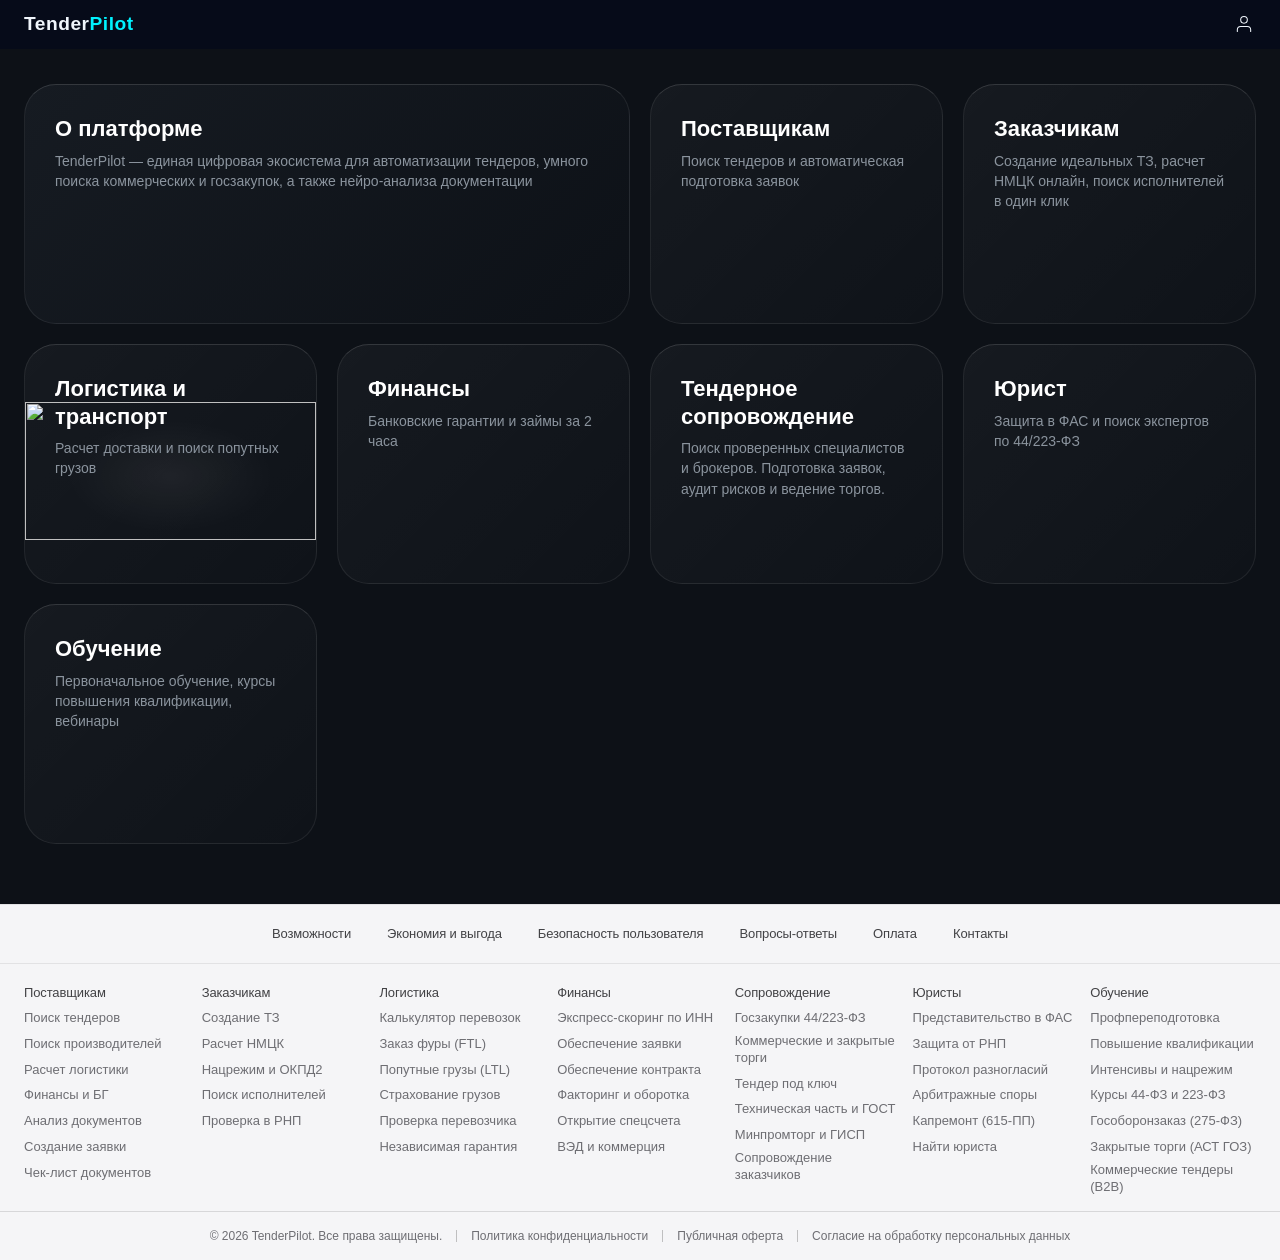
==== commit 78968869: "Add files via upload" ====
--- a/index.html
+++ b/index.html
@@ -70,139 +70,18 @@
             </div>
         </a>
 
-        <!-- 4. Логистика -->
-        <a href="transport.html" class="hub-card card-logistics">
-            <div class="hub-card-content">
-                <h3>Логистика и транспорт</h3>
-                <p>Расчет доставки и поиск попутных грузов</p>
-            </div>
-
-            <div class="bento-logistics-scene" aria-hidden="true">
-                <div class="logistics-sky-glow"></div>
-                <svg class="logistics-svg" viewBox="0 0 600 260" preserveAspectRatio="xMidYMax slice">
-                    <defs>
-                        <linearGradient id="roadSurface" x1="0%" y1="0%" x2="0%" y2="100%">
-                            <stop offset="0%" stop-color="#131720" stop-opacity="0.2" />
-                            <stop offset="35%" stop-color="#161b26" stop-opacity="0.95" />
-                            <stop offset="100%" stop-color="#0b0e14" stop-opacity="1" />
-                        </linearGradient>
-                        <linearGradient id="headlightCone" x1="0%" y1="50%" x2="100%" y2="50%">
-                            <stop offset="0%" stop-color="#ffffff" stop-opacity="0.34" />
-                            <stop offset="35%" stop-color="#e2e8f0" stop-opacity="0.12" />
-                            <stop offset="100%" stop-color="#e2e8f0" stop-opacity="0" />
-                        </linearGradient>
-                        <linearGradient id="trailerMetal" x1="0%" y1="0%" x2="0%" y2="100%">
-                            <stop offset="0%" stop-color="#333c4d" />
-                            <stop offset="18%" stop-color="#222834" />
-                            <stop offset="100%" stop-color="#141820" />
-                        </linearGradient>
-                        <linearGradient id="cabMetal" x1="0%" y1="0%" x2="100%" y2="100%">
-                            <stop offset="0%" stop-color="#3b4559" />
-                            <stop offset="55%" stop-color="#232936" />
-                            <stop offset="100%" stop-color="#141820" />
-                        </linearGradient>
-                        <linearGradient id="routeLineGrad" x1="0%" y1="0%" x2="100%" y2="0%">
-                            <stop offset="0%" stop-color="#ffffff" stop-opacity="0.1" />
-                            <stop offset="50%" stop-color="#ffffff" stop-opacity="0.75" />
-                            <stop offset="100%" stop-color="#ffffff" stop-opacity="0.95" />
-                        </linearGradient>
-                        <linearGradient id="edgeFadeMask" x1="0%" y1="0%" x2="100%" y2="0%">
-                            <stop offset="0%" stop-color="black" />
-                            <stop offset="10%" stop-color="white" />
-                            <stop offset="90%" stop-color="white" />
-                            <stop offset="100%" stop-color="black" />
-                        </linearGradient>
-                        <mask id="sceneHorizontalMask">
-                            <rect x="0" y="0" width="600" height="260" fill="url(#edgeFadeMask)" />
-                        </mask>
-                    </defs>
-
-                    <g mask="url(#sceneHorizontalMask)">
-                        <!-- Дальний рельеф -->
-                        <path d="M0 168 Q 95 148, 195 162 T 410 155 T 600 165 L 600 260 L 0 260 Z" fill="#12161f" opacity="0.7" />
-                        <path d="M0 176 Q 140 164, 280 174 T 600 170 L 600 260 L 0 260 Z" fill="#151a24" opacity="0.85" />
-
-                        <!-- Маршрут А -> Б -->
-                        <g class="logistics-route">
-                            <path d="M 95 142 C 195 72, 395 68, 505 132" fill="none" stroke="rgba(255,255,255,0.12)" stroke-width="1.2" stroke-dasharray="3 4" />
-                            <path class="route-active-path" d="M 95 142 C 195 72, 395 68, 505 132" fill="none" stroke="url(#routeLineGrad)" stroke-width="1.6" stroke-linecap="round" />
-                            <circle cx="95" cy="142" r="3" fill="#e2e8f0" opacity="0.85" />
-                            <circle class="route-ping-a" cx="95" cy="142" r="7" fill="none" stroke="#ffffff" stroke-width="1" />
-                            <circle cx="505" cy="132" r="3.5" fill="#ffffff" />
-                            <circle class="route-ping-b" cx="505" cy="132" r="9" fill="none" stroke="#ffffff" stroke-width="1" />
-                        </g>
-
-                        <!-- Широкая ночная трасса -->
-                        <rect x="0" y="182" width="600" height="78" fill="url(#roadSurface)" />
-                        <line x1="0" y1="182" x2="600" y2="182" stroke="rgba(255,255,255,0.16)" stroke-width="1" />
-                        <line x1="0" y1="185" x2="600" y2="185" stroke="rgba(255,255,255,0.05)" stroke-width="1" />
-
-                        <!-- Бегущая разметка -->
-                        <g class="road-markings-group">
-                            <line x1="-120" y1="214" x2="720" y2="214" stroke="rgba(255,255,255,0.22)" stroke-width="1.6" stroke-dasharray="26 38" />
-                            <line x1="-120" y1="242" x2="720" y2="242" stroke="rgba(255,255,255,0.09)" stroke-width="1.2" stroke-dasharray="18 46" />
-                        </g>
-
-                        <!-- Компактный магистральный автопоезд -->
-                        <g class="truck-rig-group">
-                            <ellipse cx="275" cy="208" rx="86" ry="4.5" fill="#05070a" opacity="0.9" />
-                            <polygon points="354,196 515,176 515,212 354,202" fill="url(#headlightCone)" />
-                            <polygon points="354,198 445,192 445,208 354,202" fill="url(#headlightCone)" opacity="0.85" />
-
-                            <g class="truck-chassis-bounce">
-                                <!-- Полуприцеп -->
-                                <rect x="192" y="166" width="116" height="33" rx="2.5" fill="url(#trailerMetal)" stroke="rgba(255,255,255,0.18)" stroke-width="0.7" />
-                                <line x1="194" y1="166.6" x2="306" y2="166.6" stroke="rgba(255,255,255,0.38)" stroke-width="0.8" />
-                                <line x1="215" y1="168" x2="215" y2="197" stroke="rgba(255,255,255,0.05)" stroke-width="1" />
-                                <line x1="238" y1="168" x2="238" y2="197" stroke="rgba(255,255,255,0.05)" stroke-width="1" />
-                                <line x1="261" y1="168" x2="261" y2="197" stroke="rgba(255,255,255,0.05)" stroke-width="1" />
-                                <line x1="284" y1="168" x2="284" y2="197" stroke="rgba(255,255,255,0.05)" stroke-width="1" />
-                                <rect x="234" y="199" width="44" height="4.5" rx="1" fill="#181d26" stroke="rgba(255,255,255,0.1)" stroke-width="0.5" />
-                                <circle cx="204" cy="198" r="1" fill="#f59e0b" opacity="0.9" />
-                                <circle cx="250" cy="198" r="1" fill="#f59e0b" opacity="0.9" />
-                                <circle cx="296" cy="198" r="1" fill="#f59e0b" opacity="0.9" />
-                                <rect x="191.2" y="193" width="1.5" height="4" rx="0.5" fill="#ef4444" />
-
-                                <!-- Сцепка -->
-                                <rect x="306" y="196" width="14" height="4" fill="#11151c" />
-
-                                <!-- Кабина тягача -->
-                                <path d="M 314 199 L 314 170 Q 314 166 318 166 L 341 166 Q 348 166 351 174 L 355 188 L 355 199 Z"
-                                      fill="url(#cabMetal)" stroke="rgba(255,255,255,0.22)" stroke-width="0.75" />
-                                <path d="M 314 166 L 336 166 Q 326 161 314 161 Z" fill="#2c3444" stroke="rgba(255,255,255,0.2)" stroke-width="0.6" />
-                                <path d="M 335 170 L 346 170 L 350 182 L 335 182 Z" fill="#0b0e14" stroke="rgba(255,255,255,0.18)" stroke-width="0.5" />
-                                <line x1="337" y1="172" x2="344" y2="180" stroke="rgba(255,255,255,0.16)" stroke-width="1" />
-                                <rect x="323" y="198" width="17" height="5.5" rx="1.5" fill="#1e2430" stroke="rgba(255,255,255,0.14)" stroke-width="0.5" />
-                                <rect x="353.5" y="195" width="2" height="3.2" rx="0.8" fill="#ffffff" />
-                            </g>
-
-                            <!-- Колёса (3 оси прицепа + 2 оси тягача) -->
-                            <g transform="translate(202, 203)">
-                                <circle r="4.8" fill="#0d1017" stroke="#374151" stroke-width="1.2" />
-                                <circle r="2" fill="#64748b" />
-                            </g>
-                            <g transform="translate(213, 203)">
-                                <circle r="4.8" fill="#0d1017" stroke="#374151" stroke-width="1.2" />
-                                <circle r="2" fill="#64748b" />
-                            </g>
-                            <g transform="translate(224, 203)">
-                                <circle r="4.8" fill="#0d1017" stroke="#374151" stroke-width="1.2" />
-                                <circle r="2" fill="#64748b" />
-                            </g>
-                            <g transform="translate(316, 203)">
-                                <circle r="5" fill="#0d1017" stroke="#374151" stroke-width="1.2" />
-                                <circle r="2.2" fill="#64748b" />
-                            </g>
-                            <g transform="translate(346, 203)">
-                                <circle r="5" fill="#0d1017" stroke="#374151" stroke-width="1.2" />
-                                <circle r="2.2" fill="#64748b" />
-                            </g>
-                        </g>
-                    </g>
-                </svg>
-            </div>
-        </a>
-
+<!-- 4. Логистика -->
+<a href="transport.html" class="hub-card card-logistics">
+    <div class="hub-card-content">
+        <h3>Логистика и транспорт</h3>
+        <p>Расчет доставки и поиск попутных грузов</p>
+    </div>
+
+    <div class="bento-logistics-scene" aria-hidden="true">
+        <div class="logistics-sky-glow"></div>
+        <img src="img/logistics-scene.svg" alt="" class="logistics-svg" loading="lazy">
+    </div>
+</a>
 
         <!-- 5. Финансы -->
         <a href="finance.html" class="hub-card card-finance">
--- a/style.css
+++ b/style.css
@@ -2151,4 +2151,13 @@
         height: 74%;
     }
 }
-
+/* Проплывающие мачты освещения вдоль трассы */
+.highway-lights-group {
+    animation: highwayLightsLoop 6s linear infinite;
+    will-change: transform;
+}
+
+@keyframes highwayLightsLoop {
+    0% { transform: translate3d(0, 0, 0); }
+    100% { transform: translate3d(-180px, 0, 0); }
+}
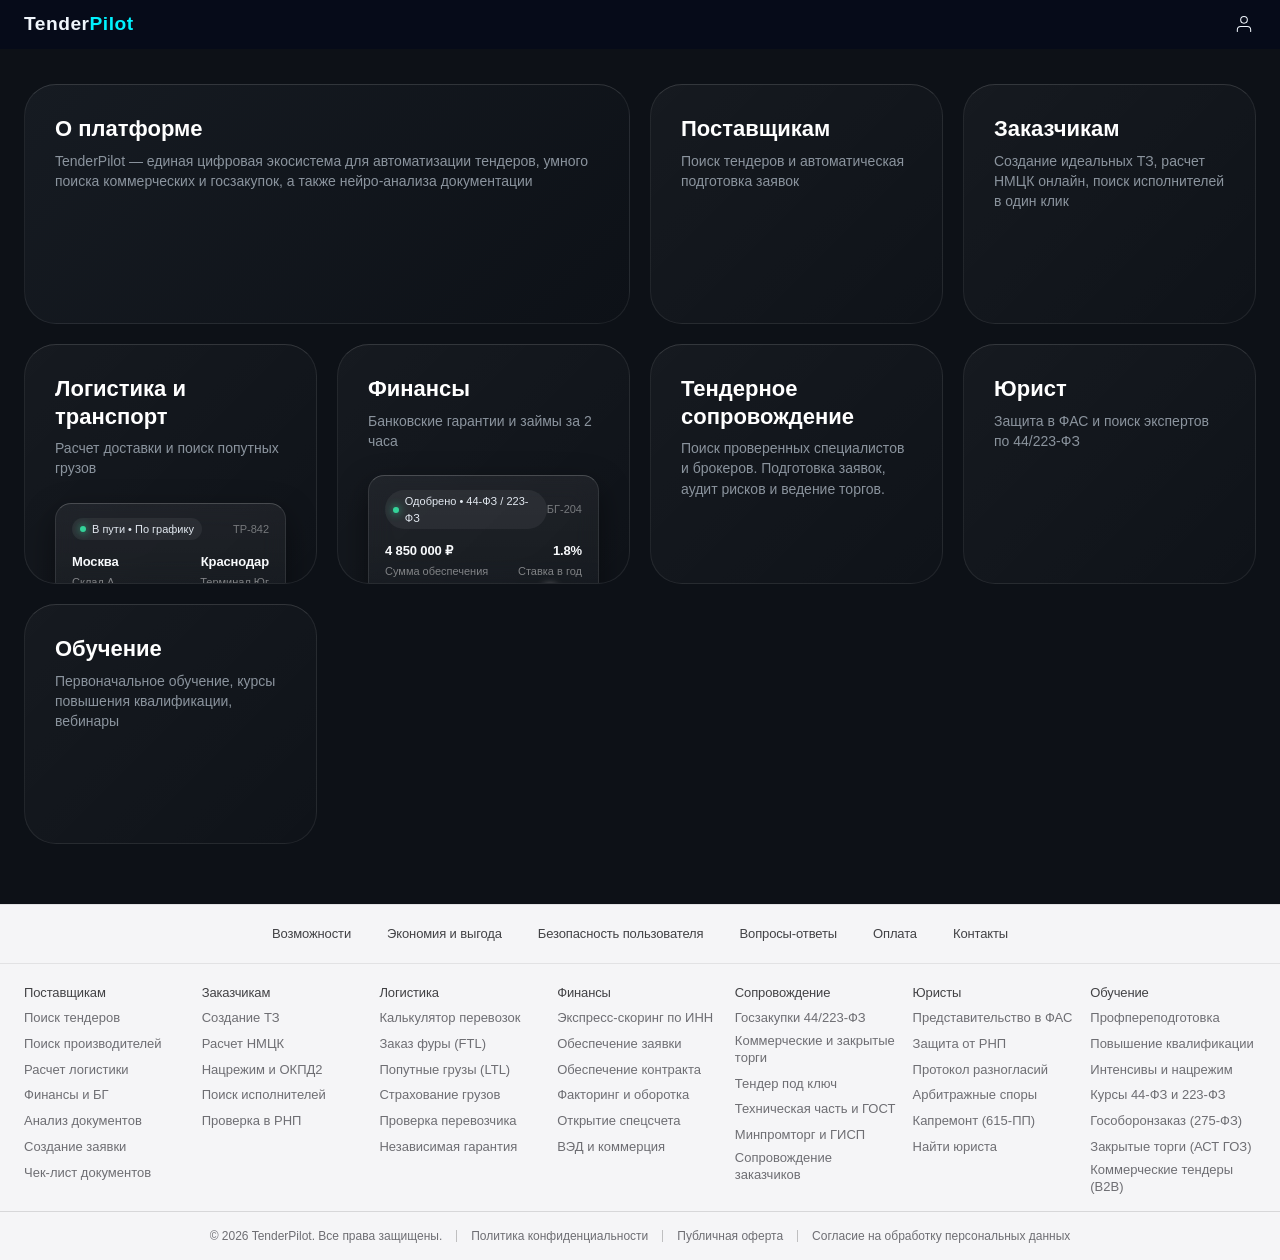
==== commit c8a0265a: "Add files via upload" ====
--- a/index.html
+++ b/index.html
@@ -71,23 +71,93 @@
         </a>
 
 <!-- 4. Логистика -->
-<a href="transport.html" class="hub-card card-logistics">
+<a href="transport.html" class="hub-card card-logistics bento-ui-card">
     <div class="hub-card-content">
         <h3>Логистика и транспорт</h3>
         <p>Расчет доставки и поиск попутных грузов</p>
     </div>
 
-    <div class="bento-logistics-scene" aria-hidden="true">
-        <div class="logistics-sky-glow"></div>
-        <img src="img/logistics-scene.svg" alt="" class="logistics-svg" loading="lazy">
+    <!-- Стеклянный виджет трекинга (Linear / Apple style) -->
+    <div class="bento-ui-stage" aria-hidden="true">
+        <div class="ui-glass-panel">
+            <div class="ui-panel-header">
+                <span class="ui-status-pill">
+                    <span class="ui-live-dot"></span>
+                    В пути • По графику
+                </span>
+                <span class="ui-route-code">TP-842</span>
+            </div>
+
+            <div class="ui-route-row">
+                <div class="ui-city">
+                    <span class="ui-city-name">Москва</span>
+                    <span class="ui-city-sub">Склад А</span>
+                </div>
+                <div class="ui-city ui-city--right">
+                    <span class="ui-city-name">Краснодар</span>
+                    <span class="ui-city-sub">Терминал Юг</span>
+                </div>
+            </div>
+
+            <!-- Живая полоса прогресса со световым бликом -->
+            <div class="ui-progress-track">
+                <div class="ui-progress-fill">
+                    <span class="ui-progress-shimmer"></span>
+                </div>
+                <span class="ui-progress-node" style="left: 68%;"></span>
+            </div>
+
+            <div class="ui-panel-footer">
+                <span>1 340 км • Еврофура 20 т</span>
+                <span class="ui-eta">ETA 14:20</span>
+            </div>
+        </div>
     </div>
 </a>
 
+
         <!-- 5. Финансы -->
-        <a href="finance.html" class="hub-card card-finance">
+        <a href="finance.html" class="hub-card card-finance bento-ui-card">
             <div class="hub-card-content">
                 <h3>Финансы</h3>
                 <p>Банковские гарантии и займы за 2 часа</p>
+            </div>
+
+            <!-- Стеклянный виджет финансового одобрения (Linear / Apple style) -->
+            <div class="bento-ui-stage" aria-hidden="true">
+                <div class="ui-glass-panel">
+                    <div class="ui-panel-header">
+                        <span class="ui-status-pill">
+                            <span class="ui-live-dot"></span>
+                            Одобрено • 44-ФЗ / 223-ФЗ
+                        </span>
+                        <span class="ui-route-code">БГ-204</span>
+                    </div>
+
+                    <div class="ui-route-row">
+                        <div class="ui-city">
+                            <span class="ui-city-name">4 850 000 ₽</span>
+                            <span class="ui-city-sub">Сумма обеспечения</span>
+                        </div>
+                        <div class="ui-city ui-city--right">
+                            <span class="ui-city-name">1.8%</span>
+                            <span class="ui-city-sub">Ставка в год</span>
+                        </div>
+                    </div>
+
+                    <!-- Живая полоса выпуска гарантии со световым бликом -->
+                    <div class="ui-progress-track">
+                        <div class="ui-progress-fill" style="width: 84%;">
+                            <span class="ui-progress-shimmer"></span>
+                        </div>
+                        <span class="ui-progress-node" style="left: 84%;"></span>
+                    </div>
+
+                    <div class="ui-panel-footer">
+                        <span>Выпуск в реестре ЕИС</span>
+                        <span class="ui-eta">~ 1 ч 45 мин</span>
+                    </div>
+                </div>
             </div>
         </a>
 
--- a/style.css
+++ b/style.css
@@ -2038,15 +2038,173 @@
 }
 
 /* =========================================================
-   СЦЕНА «ЛОГИСТИКА» ДЛЯ ГЛАВНОЙ (.card-logistics)
+   BENTO-ОФОРМЛЕНИЕ: ВАРИАНТ 2 (PRODUCT UI) И ВАРИАНТ 3 (APPLE KINETICS)
    ========================================================= */
 
-.card-logistics .hub-card-content {
+.hub-card.bento-ui-card,
+.hub-card.bento-kinetic-card {
+    position: relative;
+    overflow: hidden;
+    display: flex;
+    flex-direction: column;
+    justify-content: space-between;
+}
+
+.bento-ui-card .hub-card-content,
+.bento-kinetic-card .hub-card-content {
     position: relative;
     z-index: 2;
 }
 
-.bento-logistics-scene {
+/* --- ВАРИАНТ 2: СТЕКЛЯННЫЙ PRODUCT UI (LINEAR / STRIPE) --- */
+.bento-ui-stage {
+    position: relative;
+    z-index: 1;
+    margin-top: 20px;
+    padding-top: 4px;
+}
+
+.ui-glass-panel {
+    background: linear-gradient(180deg, rgba(255, 255, 255, 0.06) 0%, rgba(255, 255, 255, 0.02) 100%);
+    border: 1px solid rgba(255, 255, 255, 0.1);
+    border-top-color: rgba(255, 255, 255, 0.22);
+    border-radius: 16px;
+    padding: 14px 16px;
+    box-shadow: 0 12px 32px rgba(0, 0, 0, 0.45);
+    backdrop-filter: blur(12px);
+    -webkit-backdrop-filter: blur(12px);
+    transition: transform 0.35s cubic-bezier(0.22, 1, 0.36, 1), border-color 0.35s ease;
+}
+
+.hub-card.bento-ui-card:hover .ui-glass-panel {
+    transform: translateY(-3px);
+    border-color: rgba(255, 255, 255, 0.18);
+}
+
+.ui-panel-header {
+    display: flex;
+    align-items: center;
+    justify-content: space-between;
+    margin-bottom: 12px;
+    font-size: 11px;
+}
+
+.ui-status-pill {
+    display: inline-flex;
+    align-items: center;
+    gap: 6px;
+    color: #e2e8f0;
+    background: rgba(255, 255, 255, 0.06);
+    padding: 3px 8px;
+    border-radius: 999px;
+    font-weight: 500;
+}
+
+.ui-live-dot {
+    width: 6px;
+    height: 6px;
+    border-radius: 50%;
+    background: #34d399;
+    box-shadow: 0 0 8px #34d399;
+    animation: liveDotPulse 2.4s ease-in-out infinite;
+}
+
+@keyframes liveDotPulse {
+    0%, 100% { opacity: 1; transform: scale(1); }
+    50% { opacity: 0.45; transform: scale(0.8); }
+}
+
+.ui-route-code {
+    color: rgba(255, 255, 255, 0.4);
+    font-family: ui-monospace, SFMono-Regular, Menlo, monospace;
+    font-size: 11px;
+}
+
+.ui-route-row {
+    display: flex;
+    justify-content: space-between;
+    align-items: flex-end;
+    margin-bottom: 10px;
+}
+
+.ui-city {
+    display: flex;
+    flex-direction: column;
+    gap: 2px;
+}
+
+.ui-city--right {
+    text-align: right;
+}
+
+.ui-city-name {
+    font-size: 13px;
+    font-weight: 600;
+    color: #f8fafc;
+    letter-spacing: -0.01em;
+}
+
+.ui-city-sub {
+    font-size: 11px;
+    color: rgba(255, 255, 255, 0.45);
+}
+
+/* Полоса прогресса с бегущим световым импульсом */
+.ui-progress-track {
+    position: relative;
+    height: 4px;
+    background: rgba(255, 255, 255, 0.08);
+    border-radius: 999px;
+    margin-bottom: 10px;
+}
+
+.ui-progress-fill {
+    position: relative;
+    width: 68%;
+    height: 100%;
+    border-radius: 999px;
+    background: linear-gradient(90deg, rgba(255, 255, 255, 0.35) 0%, #ffffff 100%);
+    overflow: hidden;
+}
+
+.ui-progress-shimmer {
+    position: absolute;
+    inset: 0;
+    background: linear-gradient(90deg, transparent 0%, rgba(255, 255, 255, 0.95) 50%, transparent 100%);
+    animation: progressShimmerLoop 2.8s ease-in-out infinite;
+}
+
+@keyframes progressShimmerLoop {
+    0% { transform: translateX(-100%); }
+    100% { transform: translateX(150%); }
+}
+
+.ui-progress-node {
+    position: absolute;
+    top: 50%;
+    width: 10px;
+    height: 10px;
+    border-radius: 50%;
+    background: #ffffff;
+    border: 2px solid #0d1117;
+    box-shadow: 0 0 10px rgba(255, 255, 255, 0.85);
+    transform: translate(-50%, -50%);
+}
+
+.ui-panel-footer {
+    display: flex;
+    justify-content: space-between;
+    font-size: 11px;
+    color: rgba(255, 255, 255, 0.45);
+}
+
+.ui-eta {
+    color: #cbd5e1;
+    font-weight: 500;
+}
+
+/* --- ВАРИАНТ 3: СВЕТОВАЯ КИНЕТИКА (APPLE / VERCEL) --- */
+.bento-kinetic-stage {
     position: absolute;
     inset: 0;
     pointer-events: none;
@@ -2055,109 +2213,86 @@
     z-index: 0;
 }
 
-.logistics-sky-glow {
+/* Матричная точечная сетка */
+.kinetic-dot-grid {
     position: absolute;
-    left: 15%;
-    right: 15%;
-    bottom: 22%;
+    inset: 0;
+    background-image: radial-gradient(rgba(255, 255, 255, 0.14) 1px, transparent 1px);
+    background-size: 16px 16px;
+    mask-image: radial-gradient(ellipse at 70% 75%, black 20%, transparent 75%);
+    -webkit-mask-image: radial-gradient(ellipse at 70% 75%, black 20%, transparent 75%);
+}
+
+/* Мягкий блуждающий световой луч */
+.kinetic-spotlight {
+    position: absolute;
+    width: 240px;
+    height: 240px;
+    right: -30px;
+    bottom: -50px;
+    background: radial-gradient(circle, rgba(255, 255, 255, 0.11) 0%, rgba(255, 255, 255, 0) 70%);
+    animation: kineticLightDrift 7s ease-in-out infinite;
+    will-change: transform;
+}
+
+@keyframes kineticLightDrift {
+    0%, 100% { transform: translate3d(0, 0, 0) scale(1); }
+    50% { transform: translate3d(-45px, -20px, 0) scale(1.15); }
+}
+
+/* Полированные стеклянные пластины с контровым светом по верхней грани */
+.kinetic-glass-plate {
+    position: absolute;
+    border-radius: 18px;
+    background: linear-gradient(145deg, rgba(255, 255, 255, 0.06) 0%, rgba(255, 255, 255, 0.01) 100%);
+    border: 1px solid rgba(255, 255, 255, 0.08);
+    border-top-color: rgba(255, 255, 255, 0.25);
+    backdrop-filter: blur(8px);
+    -webkit-backdrop-filter: blur(8px);
+}
+
+.kinetic-plate--back {
+    width: 68%;
     height: 110px;
-    background: radial-gradient(ellipse at center, rgba(255, 255, 255, 0.055) 0%, rgba(255, 255, 255, 0) 72%);
-}
-
-.logistics-svg {
+    right: 16px;
+    bottom: -24px;
+    transform: rotate(-4deg);
+    opacity: 0.7;
+}
+
+.kinetic-plate--front {
+    width: 74%;
+    height: 115px;
+    right: -12px;
+    bottom: -34px;
+    overflow: hidden;
+    box-shadow: -10px -10px 30px rgba(0, 0, 0, 0.4);
+}
+
+.kinetic-plate-glint {
     position: absolute;
-    left: 0;
-    right: 0;
-    bottom: 0;
-    width: 100%;
-    height: 76%;
-    display: block;
-}
-
-/* Бегущая дорожная разметка */
-.road-markings-group {
-    animation: roadScrollLoop 1.6s linear infinite;
-    will-change: transform;
-}
-
-@keyframes roadScrollLoop {
-    0% { transform: translate3d(0, 0, 0); }
-    100% { transform: translate3d(-64px, 0, 0); }
-}
-
-/* Плавный крейсерский ход автопоезда */
-.truck-rig-group {
-    animation: truckCruiseDrift 9s ease-in-out infinite;
-    will-change: transform;
-}
-
-@keyframes truckCruiseDrift {
-    0%, 100% { transform: translate3d(-18px, 0, 0); }
-    50% { transform: translate3d(22px, 0, 0); }
-}
-
-/* Микро-ход пневмоподвески */
-.truck-chassis-bounce {
-    animation: chassisSuspension 1.4s ease-in-out infinite;
-    will-change: transform;
-}
-
-@keyframes chassisSuspension {
-    0%, 100% { transform: translate3d(0, 0, 0); }
-    50% { transform: translate3d(0, -0.8px, 0); }
-}
-
-/* Построение маршрута между точками А и Б */
-.route-active-path {
-    stroke-dasharray: 440;
-    stroke-dashoffset: 440;
-    animation: drawRouteArc 7s cubic-bezier(0.35, 0, 0.25, 1) infinite;
-}
-
-@keyframes drawRouteArc {
-    0% { stroke-dashoffset: 440; opacity: 0.2; }
-    25% { stroke-dashoffset: 0; opacity: 1; }
-    78% { stroke-dashoffset: 0; opacity: 0.9; }
-    95%, 100% { stroke-dashoffset: -440; opacity: 0; }
-}
-
-/* Пульсация маяков в точках А и Б */
-.route-ping-a {
-    transform-origin: 95px 142px;
-    animation: beaconPulse 3.5s ease-out infinite;
-}
-
-.route-ping-b {
-    transform-origin: 505px 132px;
-    animation: beaconPulse 3.5s ease-out 1.75s infinite;
-}
-
-@keyframes beaconPulse {
-    0% { transform: scale(0.5); opacity: 0.85; }
-    70%, 100% { transform: scale(2.1); opacity: 0; }
-}
-
-/* Адаптив на мобильном: крупный блок на пол-экрана без рамок */
+    top: 0;
+    left: -100%;
+    width: 80%;
+    height: 1px;
+    background: linear-gradient(90deg, transparent, rgba(255, 255, 255, 0.8), transparent);
+    animation: edgeGlintSweep 5s ease-in-out infinite;
+}
+
+@keyframes edgeGlintSweep {
+    0%, 20% { transform: translateX(0); }
+    80%, 100% { transform: translateX(350%); }
+}
+
+/* Мобильный адаптив для крупных бенто-блоков */
 @media (max-width: 768px) {
-    .hub-card.card-logistics {
+    .hub-card.bento-ui-card,
+    .hub-card.bento-kinetic-card {
         grid-column: span 2;
-        min-height: 350px;
+        min-height: 290px;
         border: none;
-        background: linear-gradient(180deg, #151a24 0%, #0d1117 100%);
-        box-shadow: inset 0 1px 0 rgba(255, 255, 255, 0.08);
-    }
-
-    .hub-card.card-logistics .logistics-svg {
-        height: 74%;
-    }
-}
-/* Проплывающие мачты освещения вдоль трассы */
-.highway-lights-group {
-    animation: highwayLightsLoop 6s linear infinite;
-    will-change: transform;
-}
-
-@keyframes highwayLightsLoop {
-    0% { transform: translate3d(0, 0, 0); }
-    100% { transform: translate3d(-180px, 0, 0); }
-}
+        background: linear-gradient(180deg, #161b25 0%, #0d1117 100%);
+        box-shadow: inset 0 1px 0 rgba(255, 255, 255, 0.09);
+    }
+}
+
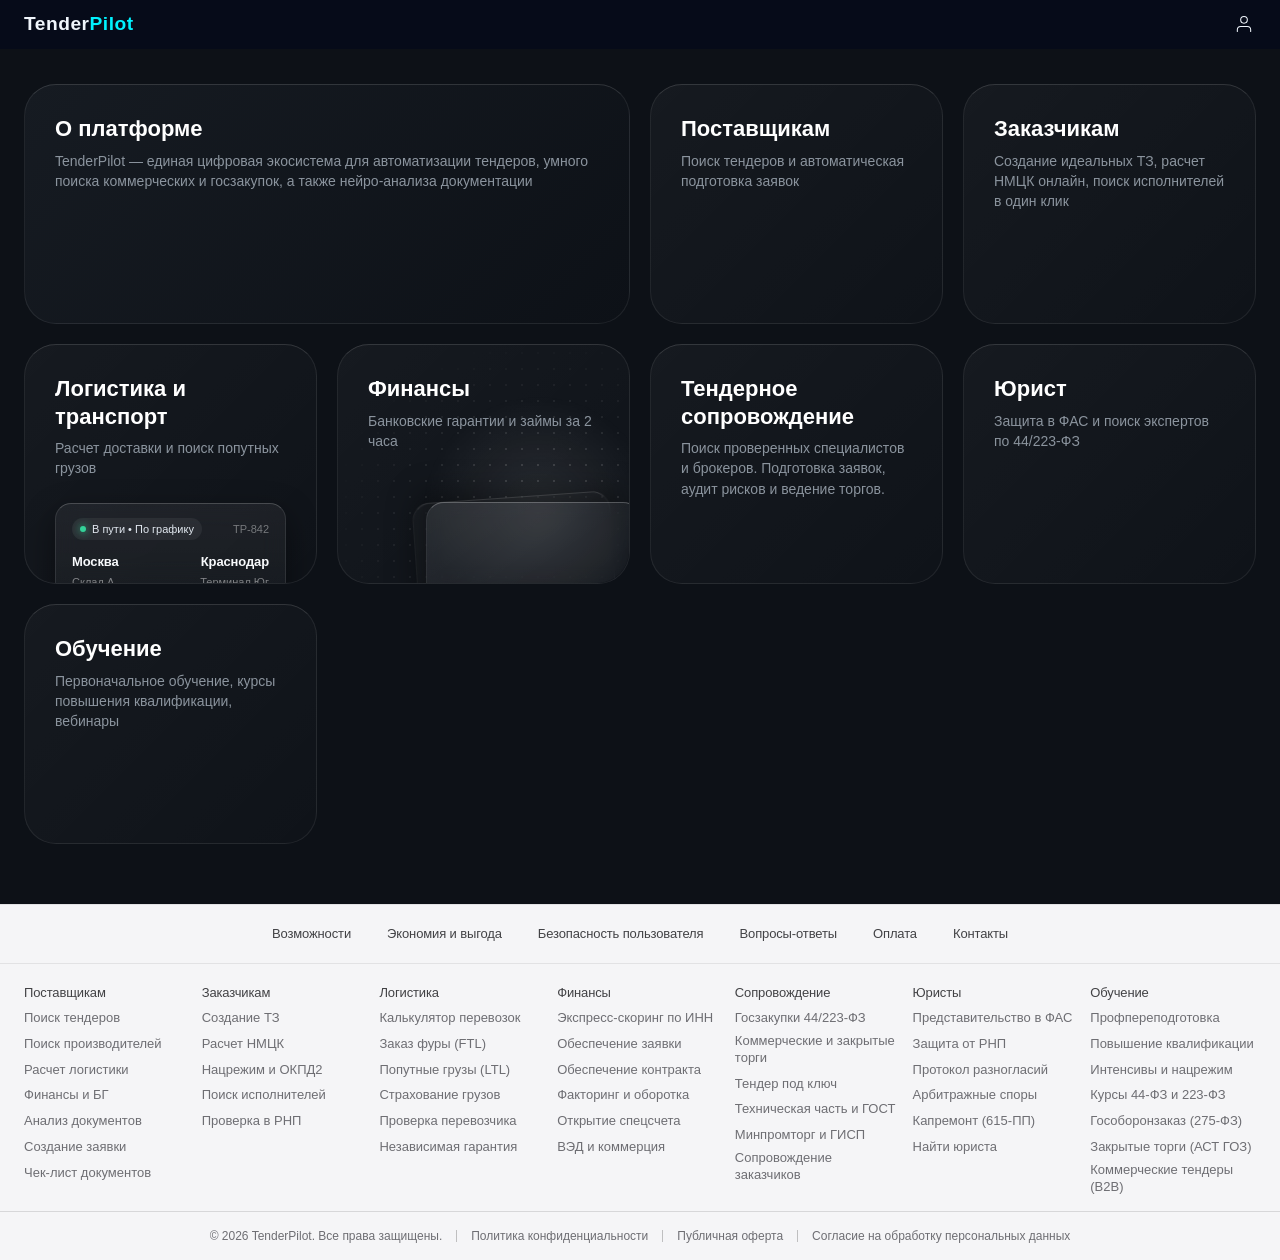
==== commit d0f22bda: "Add files via upload" ====
--- a/index.html
+++ b/index.html
@@ -117,46 +117,19 @@
 
 
         <!-- 5. Финансы -->
-        <a href="finance.html" class="hub-card card-finance bento-ui-card">
+        <a href="finance.html" class="hub-card card-finance bento-kinetic-card">
             <div class="hub-card-content">
                 <h3>Финансы</h3>
                 <p>Банковские гарантии и займы за 2 часа</p>
             </div>
 
-            <!-- Стеклянный виджет финансового одобрения (Linear / Apple style) -->
-            <div class="bento-ui-stage" aria-hidden="true">
-                <div class="ui-glass-panel">
-                    <div class="ui-panel-header">
-                        <span class="ui-status-pill">
-                            <span class="ui-live-dot"></span>
-                            Одобрено • 44-ФЗ / 223-ФЗ
-                        </span>
-                        <span class="ui-route-code">БГ-204</span>
-                    </div>
-
-                    <div class="ui-route-row">
-                        <div class="ui-city">
-                            <span class="ui-city-name">4 850 000 ₽</span>
-                            <span class="ui-city-sub">Сумма обеспечения</span>
-                        </div>
-                        <div class="ui-city ui-city--right">
-                            <span class="ui-city-name">1.8%</span>
-                            <span class="ui-city-sub">Ставка в год</span>
-                        </div>
-                    </div>
-
-                    <!-- Живая полоса выпуска гарантии со световым бликом -->
-                    <div class="ui-progress-track">
-                        <div class="ui-progress-fill" style="width: 84%;">
-                            <span class="ui-progress-shimmer"></span>
-                        </div>
-                        <span class="ui-progress-node" style="left: 84%;"></span>
-                    </div>
-
-                    <div class="ui-panel-footer">
-                        <span>Выпуск в реестре ЕИС</span>
-                        <span class="ui-eta">~ 1 ч 45 мин</span>
-                    </div>
+            <!-- Световая кинетика и стеклянные грани (Apple / Vercel style) -->
+            <div class="bento-kinetic-stage" aria-hidden="true">
+                <div class="kinetic-dot-grid"></div>
+                <div class="kinetic-spotlight"></div>
+                <div class="kinetic-glass-plate kinetic-plate--back"></div>
+                <div class="kinetic-glass-plate kinetic-plate--front">
+                    <div class="kinetic-plate-glint"></div>
                 </div>
             </div>
         </a>
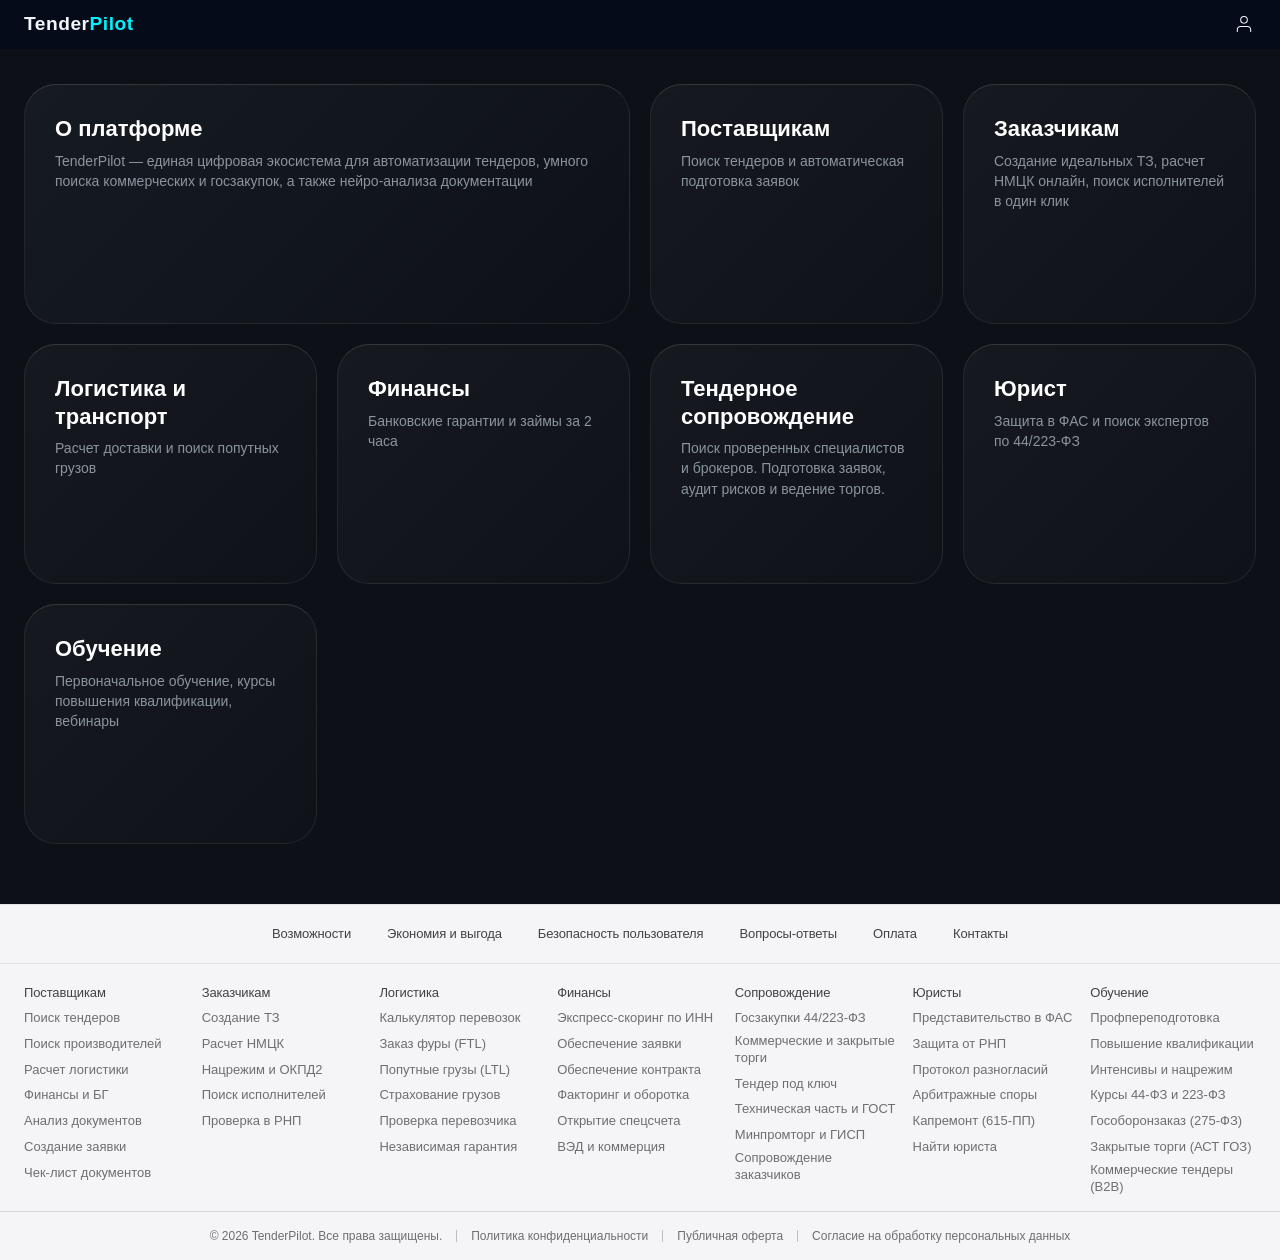
==== commit 3c9d7e15: "Add files via upload" ====
--- a/index.html
+++ b/index.html
@@ -70,67 +70,19 @@
             </div>
         </a>
 
-<!-- 4. Логистика -->
-<a href="transport.html" class="hub-card card-logistics bento-ui-card">
-    <div class="hub-card-content">
-        <h3>Логистика и транспорт</h3>
-        <p>Расчет доставки и поиск попутных грузов</p>
-    </div>
-
-    <!-- Стеклянный виджет трекинга (Linear / Apple style) -->
-    <div class="bento-ui-stage" aria-hidden="true">
-        <div class="ui-glass-panel">
-            <div class="ui-panel-header">
-                <span class="ui-status-pill">
-                    <span class="ui-live-dot"></span>
-                    В пути • По графику
-                </span>
-                <span class="ui-route-code">TP-842</span>
-            </div>
-
-            <div class="ui-route-row">
-                <div class="ui-city">
-                    <span class="ui-city-name">Москва</span>
-                    <span class="ui-city-sub">Склад А</span>
-                </div>
-                <div class="ui-city ui-city--right">
-                    <span class="ui-city-name">Краснодар</span>
-                    <span class="ui-city-sub">Терминал Юг</span>
-                </div>
-            </div>
-
-            <!-- Живая полоса прогресса со световым бликом -->
-            <div class="ui-progress-track">
-                <div class="ui-progress-fill">
-                    <span class="ui-progress-shimmer"></span>
-                </div>
-                <span class="ui-progress-node" style="left: 68%;"></span>
-            </div>
-
-            <div class="ui-panel-footer">
-                <span>1 340 км • Еврофура 20 т</span>
-                <span class="ui-eta">ETA 14:20</span>
-            </div>
-        </div>
-    </div>
-</a>
-
+        <!-- 4. Логистика -->
+        <a href="transport.html" class="hub-card card-logistics">
+            <div class="hub-card-content">
+                <h3>Логистика и транспорт</h3>
+                <p>Расчет доставки и поиск попутных грузов</p>
+            </div>
+        </a>
 
         <!-- 5. Финансы -->
-        <a href="finance.html" class="hub-card card-finance bento-kinetic-card">
+        <a href="finance.html" class="hub-card card-finance">
             <div class="hub-card-content">
                 <h3>Финансы</h3>
                 <p>Банковские гарантии и займы за 2 часа</p>
-            </div>
-
-            <!-- Световая кинетика и стеклянные грани (Apple / Vercel style) -->
-            <div class="bento-kinetic-stage" aria-hidden="true">
-                <div class="kinetic-dot-grid"></div>
-                <div class="kinetic-spotlight"></div>
-                <div class="kinetic-glass-plate kinetic-plate--back"></div>
-                <div class="kinetic-glass-plate kinetic-plate--front">
-                    <div class="kinetic-plate-glint"></div>
-                </div>
             </div>
         </a>
 
--- a/style.css
+++ b/style.css
@@ -2203,96 +2203,4 @@
     font-weight: 500;
 }
 
-/* --- ВАРИАНТ 3: СВЕТОВАЯ КИНЕТИКА (APPLE / VERCEL) --- */
-.bento-kinetic-stage {
-    position: absolute;
-    inset: 0;
-    pointer-events: none;
-    overflow: hidden;
-    border-radius: inherit;
-    z-index: 0;
-}
-
-/* Матричная точечная сетка */
-.kinetic-dot-grid {
-    position: absolute;
-    inset: 0;
-    background-image: radial-gradient(rgba(255, 255, 255, 0.14) 1px, transparent 1px);
-    background-size: 16px 16px;
-    mask-image: radial-gradient(ellipse at 70% 75%, black 20%, transparent 75%);
-    -webkit-mask-image: radial-gradient(ellipse at 70% 75%, black 20%, transparent 75%);
-}
-
-/* Мягкий блуждающий световой луч */
-.kinetic-spotlight {
-    position: absolute;
-    width: 240px;
-    height: 240px;
-    right: -30px;
-    bottom: -50px;
-    background: radial-gradient(circle, rgba(255, 255, 255, 0.11) 0%, rgba(255, 255, 255, 0) 70%);
-    animation: kineticLightDrift 7s ease-in-out infinite;
-    will-change: transform;
-}
-
-@keyframes kineticLightDrift {
-    0%, 100% { transform: translate3d(0, 0, 0) scale(1); }
-    50% { transform: translate3d(-45px, -20px, 0) scale(1.15); }
-}
-
-/* Полированные стеклянные пластины с контровым светом по верхней грани */
-.kinetic-glass-plate {
-    position: absolute;
-    border-radius: 18px;
-    background: linear-gradient(145deg, rgba(255, 255, 255, 0.06) 0%, rgba(255, 255, 255, 0.01) 100%);
-    border: 1px solid rgba(255, 255, 255, 0.08);
-    border-top-color: rgba(255, 255, 255, 0.25);
-    backdrop-filter: blur(8px);
-    -webkit-backdrop-filter: blur(8px);
-}
-
-.kinetic-plate--back {
-    width: 68%;
-    height: 110px;
-    right: 16px;
-    bottom: -24px;
-    transform: rotate(-4deg);
-    opacity: 0.7;
-}
-
-.kinetic-plate--front {
-    width: 74%;
-    height: 115px;
-    right: -12px;
-    bottom: -34px;
-    overflow: hidden;
-    box-shadow: -10px -10px 30px rgba(0, 0, 0, 0.4);
-}
-
-.kinetic-plate-glint {
-    position: absolute;
-    top: 0;
-    left: -100%;
-    width: 80%;
-    height: 1px;
-    background: linear-gradient(90deg, transparent, rgba(255, 255, 255, 0.8), transparent);
-    animation: edgeGlintSweep 5s ease-in-out infinite;
-}
-
-@keyframes edgeGlintSweep {
-    0%, 20% { transform: translateX(0); }
-    80%, 100% { transform: translateX(350%); }
-}
-
-/* Мобильный адаптив для крупных бенто-блоков */
-@media (max-width: 768px) {
-    .hub-card.bento-ui-card,
-    .hub-card.bento-kinetic-card {
-        grid-column: span 2;
-        min-height: 290px;
-        border: none;
-        background: linear-gradient(180deg, #161b25 0%, #0d1117 100%);
-        box-shadow: inset 0 1px 0 rgba(255, 255, 255, 0.09);
-    }
-}
-
+
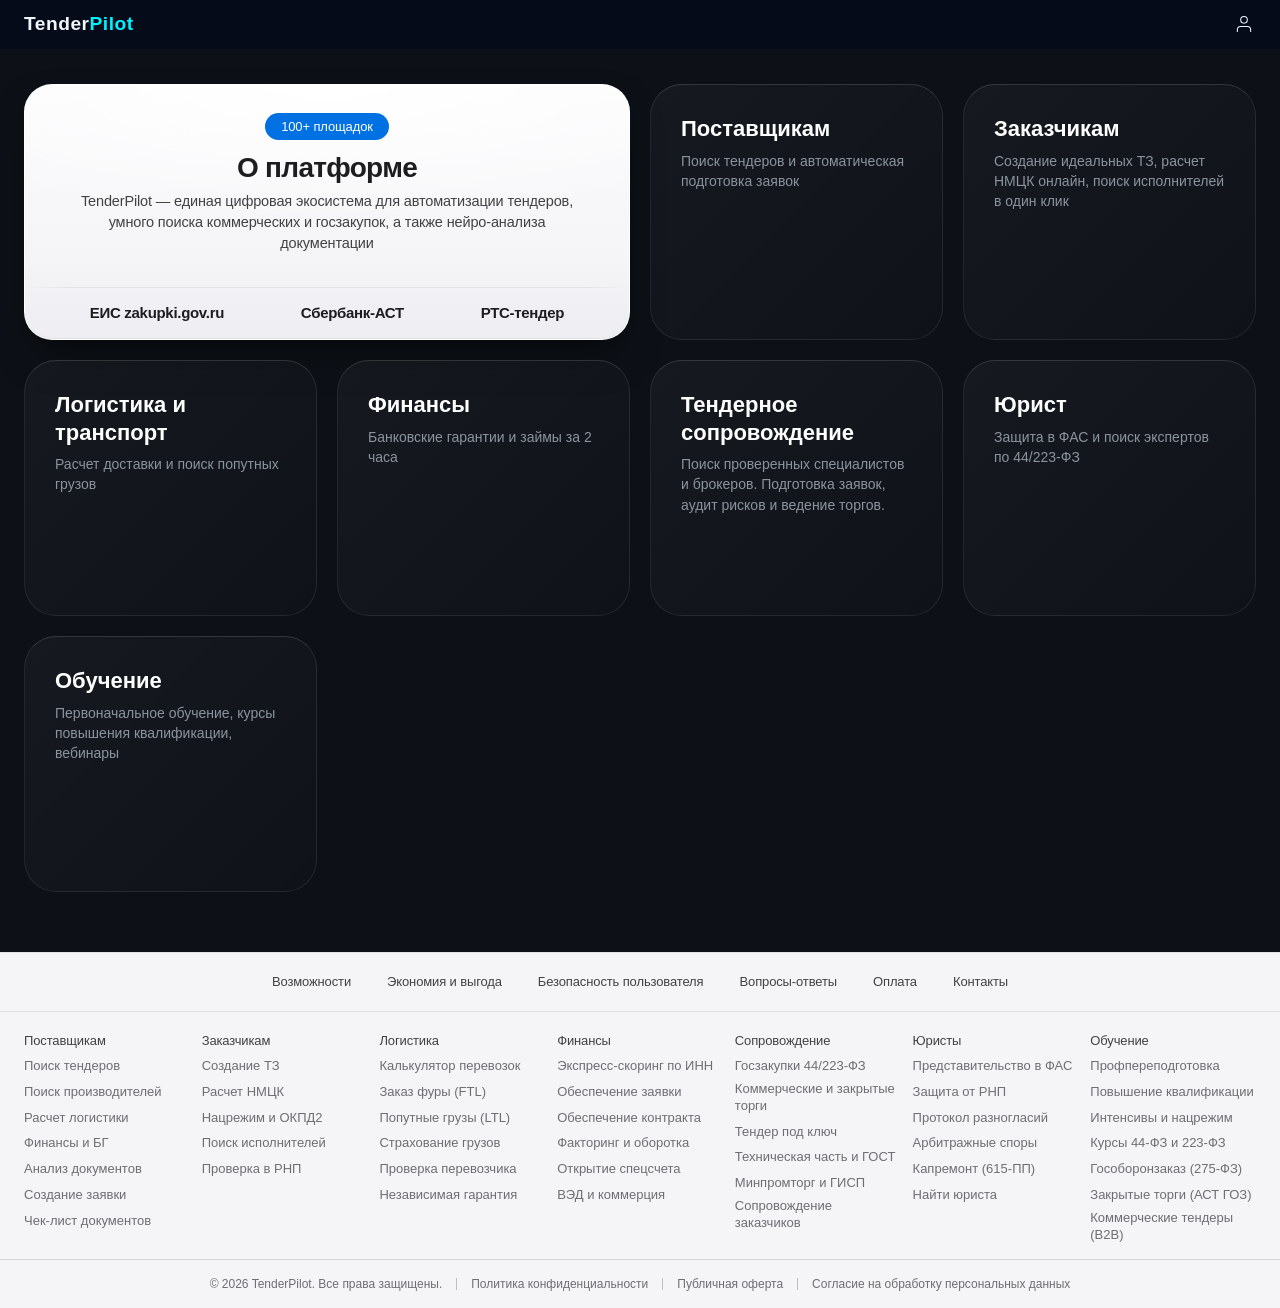
==== commit 09b55121: "Add files via upload" ====
--- a/index.html
+++ b/index.html
@@ -48,9 +48,68 @@
 
         <!-- 1. О платформе -->
         <div class="hub-card card-about">
-            <div class="hub-card-content">
+            <div class="hub-card-content about-hero-body">
+                <span class="apple-accent-badge">100+ площадок</span>
                 <h2>О платформе</h2>
                 <p>TenderPilot — единая цифровая экосистема для автоматизации тендеров, умного поиска коммерческих и госзакупок, а также нейро-анализа документации</p>
+            </div>
+
+            <div class="platforms-showcase" aria-label="Поддерживаемые торговые площадки">
+                <ul class="platforms-seo-list" id="platformsList">
+                    <li>ЕИС zakupki.gov.ru</li>
+                    <li>Сбербанк-АСТ</li>
+                    <li>РТС-тендер</li>
+                    <li>Росэлторг ЕЭТП</li>
+                    <li>ЭТП ГПБ</li>
+                    <li>ТЭК-Торг</li>
+                    <li>АСТ ГОЗ</li>
+                    <li>Фабрикант</li>
+                    <li>B2B-Center</li>
+                    <li>ЗаказРФ</li>
+                    <li>РАД Российский аукционный дом</li>
+                    <li>ЭТП НЭП</li>
+                    <li>ЕАТ Берёзка</li>
+                    <li>Портал поставщиков Москвы</li>
+                    <li>ОТС-тендер</li>
+                    <li>Tender.Pro</li>
+                    <li>Bidzaar</li>
+                    <li>ВТБ Коннект</li>
+                    <li>Газпром Нефть Закупки</li>
+                    <li>Росатом Закупки</li>
+                    <li>РЖД ЭТЗП</li>
+                    <li>Роснефть ТЭК-Торг</li>
+                    <li>Лукойл Закупки</li>
+                    <li>СИБУР Закупки</li>
+                    <li>Северсталь Закупки</li>
+                    <li>НЛМК Закупки</li>
+                    <li>ММК Закупки</li>
+                    <li>Норникель Закупки</li>
+                    <li>Интер РАО Закупки</li>
+                    <li>РусГидро Закупки</li>
+                    <li>Россети Закупки</li>
+                    <li>Транснефть Закупки</li>
+                    <li>Алроса Закупки</li>
+                    <li>Полюс Закупки</li>
+                    <li>Фосагро Закупки</li>
+                    <li>Уралкалий Закупки</li>
+                    <li>ОАК Закупки</li>
+                    <li>Ростех Закупки</li>
+                    <li>Вертолёты России Закупки</li>
+                    <li>ОСК Закупки</li>
+                    <li>КАМАЗ Закупки</li>
+                    <li>Ростелеком Закупки</li>
+                    <li>МТС Закупки</li>
+                    <li>МегаФон Закупки</li>
+                    <li>Билайн Закупки</li>
+                    <li>Яндекс Закупки</li>
+                    <li>X5 Group Закупки</li>
+                    <li>Магнит Закупки</li>
+                    <li>Лента Закупки</li>
+                    <li>Ozon Закупки</li>
+                    <li>Wildberries Тендеры</li>
+                    <li>Сбер Закупки</li>
+                </ul>
+                <div class="platforms-stage" id="platformsStage" aria-hidden="true"></div>
             </div>
         </div>
 
--- a/style.css
+++ b/style.css
@@ -417,7 +417,7 @@
 .hub-grid {
     display: grid;
     grid-template-columns: repeat(4, 1fr);
-    grid-auto-rows: 240px;
+    grid-auto-rows: minmax(256px, auto);
     gap: 20px;
 }
 
@@ -440,17 +440,169 @@
     transform: translateZ(0);
 }
 
-a.hub-card:hover {
-    transform: scale(1.02);
-    border-color: rgba(88, 166, 255, 0.4);
-    background: rgba(255, 255, 255, 0.06);
-}
-
-/* Размеры карточек на ПК: 1 большая Hero (2x2), все остальные стандартные (1x1) */
-.card-about {
+/* =========================================================
+   1. ГЛАВНАЯ КАРТОЧКА О ПЛАТФОРМЕ: APPLE HERO + ВИТРИНА ПЛОЩАДОК
+   ========================================================= */
+.hub-card.card-about {
     grid-column: span 2;
     grid-row: span 1;
-    background: linear-gradient(135deg, #161b22 0%, #0d1117 100%);
+    position: relative;
+    display: flex;
+    flex-direction: column;
+    justify-content: space-between;
+    overflow: hidden;
+    cursor: default;
+    border-radius: 28px;
+    padding: 28px 0 0;
+    border: 1px solid rgba(255, 255, 255, 0.95);
+    background:
+        radial-gradient(120% 75% at 50% 0%, #ffffff 0%, rgba(255, 255, 255, 0) 70%),
+        linear-gradient(180deg, #fbfbfd 0%, #f5f5f7 68%, #ededf2 100%);
+    box-shadow:
+        0 20px 44px -16px rgba(0, 0, 0, 0.65),
+        0 4px 12px -2px rgba(0, 0, 0, 0.25),
+        inset 0 1px 0 0 #ffffff,
+        inset 0 -1px 0 0 rgba(0, 0, 0, 0.06);
+}
+
+.hub-card.card-about:hover,
+.hub-card.card-about:focus,
+.hub-card.card-about:active,
+.hub-card.card-about.is-pressed {
+    transform: none !important;
+    border-color: rgba(255, 255, 255, 0.95) !important;
+    background:
+        radial-gradient(120% 75% at 50% 0%, #ffffff 0%, rgba(255, 255, 255, 0) 70%),
+        linear-gradient(180deg, #fbfbfd 0%, #f5f5f7 68%, #ededf2 100%) !important;
+}
+
+.hub-card.card-about .hub-card-content,
+.hub-card.card-about .about-hero-body {
+    position: relative;
+    z-index: 2;
+    max-width: 100%;
+    padding: 0 32px;
+    display: flex;
+    flex-direction: column;
+    align-items: center;
+    text-align: center;
+}
+
+/* Синий акцентный бейдж Apple (не кнопка) */
+.apple-accent-badge {
+    display: inline-flex;
+    align-items: center;
+    justify-content: center;
+    background-color: #0071e3;
+    color: #ffffff;
+    font-size: 13px;
+    font-weight: 500;
+    line-height: 1;
+    letter-spacing: -0.01em;
+    padding: 7px 16px;
+    border-radius: 980px;
+    margin-bottom: 12px;
+    user-select: none;
+}
+
+.hub-card.card-about h2 {
+    font-size: 28px;
+    font-weight: 700;
+    line-height: 1.12;
+    letter-spacing: -0.025em;
+    color: #1d1d1f;
+    margin: 0 0 8px 0;
+}
+
+.hub-card.card-about p {
+    font-size: 14.5px;
+    line-height: 1.42;
+    letter-spacing: -0.01em;
+    color: #424245;
+    max-width: 520px;
+    margin: 0;
+}
+
+/* Нижняя витрина площадок (работает и на ПК, и на мобилке) */
+.platforms-showcase {
+    position: relative;
+    width: 100%;
+    height: 52px;
+    margin-top: 14px;
+    display: flex;
+    align-items: center;
+    overflow: hidden;
+    border-top: 1px solid rgba(0, 0, 0, 0.06);
+    -webkit-mask-image: linear-gradient(90deg, transparent 0%, #000 7%, #000 93%, transparent 100%);
+    mask-image: linear-gradient(90deg, transparent 0%, #000 7%, #000 93%, transparent 100%);
+}
+
+/* SEO-список: доступен поисковикам, визуально вынесен за кадр сцены */
+.platforms-seo-list {
+    position: absolute;
+    width: 1px;
+    height: 1px;
+    padding: 0;
+    margin: -1px;
+    overflow: hidden;
+    clip: rect(0, 0, 0, 0);
+    white-space: nowrap;
+    border: 0;
+}
+
+/* Анимированная сцена вытеснения */
+.platforms-stage {
+    position: relative;
+    width: 100%;
+    height: 100%;
+}
+
+.platforms-group {
+    position: absolute;
+    inset: 0;
+    display: flex;
+    align-items: center;
+    justify-content: space-evenly;
+    padding: 0 24px;
+    gap: 36px;
+    will-change: transform, opacity, gap;
+    transition:
+        transform 0.85s cubic-bezier(0.32, 0.72, 0, 1),
+        opacity 0.75s cubic-bezier(0.32, 0.72, 0, 1),
+        gap 0.85s cubic-bezier(0.32, 0.72, 0, 1);
+}
+
+.platform-word {
+    color: #1d1d1f;
+    font-size: 15px;
+    font-weight: 600;
+    letter-spacing: -0.02em;
+    white-space: nowrap;
+    user-select: none;
+    transition: transform 0.85s cubic-bezier(0.32, 0.72, 0, 1);
+}
+
+.platforms-group.is-entering {
+    transform: translate3d(100%, 0, 0);
+    opacity: 0;
+    gap: 44px;
+    transition: none;
+}
+
+.platforms-group.is-active {
+    transform: translate3d(0, 0, 0);
+    opacity: 1;
+    gap: 36px;
+}
+
+.platforms-group.is-exiting {
+    transform: translate3d(-105%, 0, 0);
+    opacity: 0;
+    gap: 6px;
+}
+
+.platforms-group.is-exiting .platform-word {
+    transform: scaleX(0.9);
 }
 
 .card-suppliers,
@@ -472,9 +624,9 @@
     transform: none !important;
 }
 
-/* Тексты для хаба на главной странице (без !important) */
-.hub-card h2,
-.hub-card h3 {
+/* Тексты для остальных карточек хаба */
+.hub-card:not(.card-about) h2,
+.hub-card:not(.card-about) h3 {
     font-size: 22px;
     font-weight: 600;
     color: #fff;
@@ -482,7 +634,7 @@
     line-height: 1.25;
 }
 
-.hub-card p {
+.hub-card:not(.card-about) p {
     color: #8b949e;
     font-size: 14px;
     line-height: 1.45;
@@ -495,53 +647,154 @@
         grid-template-columns: repeat(2, 1fr);
     }
 
-    .card-about {
+    .hub-card.card-about {
         grid-column: span 2;
     }
 }
 
+/* Изолируем десктопный hover только для устройств с мышью, чтобы на мобилке не залипал после тапа */
+@media (hover: hover) and (pointer: fine) {
+    a.hub-card:hover {
+        transform: scale(1.02);
+        border-color: rgba(88, 166, 255, 0.4);
+        background: rgba(255, 255, 255, 0.06);
+    }
+}
+
+/* =========================================================
+   МОБИЛЬНАЯ ВЕРСИЯ: МОНОЛИТНЫЙ SPACE BLACK (ЕДИНАЯ ЛИНИЯ ОТ КРАЯ ДО КРАЯ)
+   ========================================================= */
 @media (max-width: 768px) {
     .hub-main {
         width: 100%;
-        padding: 76px 16px 40px;
-    }
-}
-
-/* Мобильные устройства: безрамочный Hero + ритм 2 -> 1 -> 2 -> 2 */
-@media (max-width: 600px) {
+        padding: 0 !important;
+        background-color: #05080f;
+    }
+
+    /* Возвращаем идеальный зазор 6px */
     .hub-grid {
-        grid-template-columns: repeat(2, 1fr);
+        grid-template-columns: repeat(2, minmax(0, 1fr));
         grid-auto-rows: auto;
-        gap: 12px;
-    }
-
-    /* 1. О платформе — чистый безрамочный блок на всю ширину */
-    .card-about {
-        grid-column: span 2;
-        grid-row: span 1;
-        background: none;
+        gap: 6px;
+        width: 100%;
+        padding: 0 0 12px;
+        background-color: #04070d;
         border: none;
+    }
+
+    /* 1. ГЛАВНЫЙ БЛОК «О ПЛАТФОРМЕ» (МОБИЛЬНЫЙ APPLE HERO 500PX) */
+    .hub-card.card-about {
+        grid-column: 1 / -1;
+        margin: 0;
+        min-height: 500px;
+        height: auto;
         border-radius: 0;
-        padding: 4px 2px 14px;
-    }
-
-    .card-about h2 {
-        font-size: 26px;
-        margin-bottom: 10px;
-        letter-spacing: -0.02em;
-    }
-
-    .card-about p {
+        border: none;
+        padding: 84px 0 0;
+        box-shadow:
+            inset 0 1px 0 0 #ffffff,
+            inset 0 -1px 0 0 rgba(0, 0, 0, 0.06);
+    }
+
+    .hub-card.card-about .hub-card-content,
+    .hub-card.card-about .about-hero-body {
+        padding: 0 20px;
+    }
+
+    .hub-card.card-about h2 {
+        font-size: 32px;
+        margin-bottom: 12px;
+    }
+
+    .hub-card.card-about p {
+        font-size: 16px;
+        max-width: 340px;
+    }
+
+    .platforms-showcase {
+        height: 58px;
+    }
+
+    .platforms-group {
+        padding: 0 18px;
+        gap: 32px;
+    }
+
+    .platforms-group.is-active {
+        gap: 32px;
+    }
+
+    .platforms-group.is-exiting {
+        gap: 4px;
+    }
+
+    .platform-word {
         font-size: 15px;
-        line-height: 1.48;
-        color: #9ba3ae;
-    }
-
-    /* Компактные плитки на мобилке */
+    }
+
+    /* 2. НИЖНИЕ КАРТОЧКИ: ПРИПОДНЯТЫЕ ГЛЯНЦЕВЫЕ КЛАВИШИ */
     .hub-card:not(.card-about) {
+        position: relative;
         padding: 18px 16px;
-        border-radius: 20px;
-        min-height: 148px;
+        border-radius: 3px;
+        border: none;
+        min-height: 176px;
+        -webkit-user-select: none;
+        user-select: none;
+        -webkit-touch-callout: none;
+        -webkit-tap-highlight-color: transparent;
+        outline: none;
+        /* Глянцевый черный в цвет шапки */
+        background:
+            linear-gradient(180deg, rgba(255, 255, 255, 0.06) 0%, rgba(255, 255, 255, 0.01) 48%, rgba(255, 255, 255, 0) 100%),
+            #060b19;
+        /* В покое клавиша приподнята: чёткая фаска + сапфировый свет снизу и справа в 6px швах */
+        box-shadow:
+            inset 0 1px 0 0 rgba(255, 255, 255, 0.14),
+            inset 1px 0 0 0 rgba(255, 255, 255, 0.08),
+            inset -1px 0 0 0 rgba(255, 255, 255, 0.08),
+            inset 0 -1px 0 0 rgba(255, 255, 255, 0.1),
+            inset -2px 0 5px -2px rgba(56, 189, 248, 0.25),
+            2px 2px 2.5px -0.5px rgba(56, 189, 248, 0.45),
+            3px 3px 4.5px -1px rgba(37, 99, 235, 0.38);
+        transition:
+            transform 0.12s ease-out,
+            box-shadow 0.16s ease-out,
+            background 0.16s ease-out;
+    }
+
+    .hub-card:not(.card-about) .hub-card-content {
+        transition: transform 0.12s ease-out;
+    }
+
+    /* Блокируем нативное залипание */
+    a.hub-card:not(.card-about):hover,
+    a.hub-card:not(.card-about):focus,
+    a.hub-card:not(.card-about):active {
+        transform: none;
+        border-color: transparent;
+        outline: none;
+        background:
+            linear-gradient(180deg, rgba(255, 255, 255, 0.06) 0%, rgba(255, 255, 255, 0.01) 48%, rgba(255, 255, 255, 0) 100%),
+            #060b19;
+    }
+
+    /* При нажатии: клавиша садится вниз-вправо, свет в швах гаснет, фон становится светлее (#0e1420) */
+    a.hub-card:not(.card-about).is-pressed {
+        transform: translate(2px, 2px);
+        background:
+            linear-gradient(180deg, rgba(255, 255, 255, 0.05) 0%, rgba(255, 255, 255, 0.015) 100%),
+            #0e1420;
+        box-shadow:
+            inset 1px 1px 4px rgba(0, 0, 0, 0.8),
+            inset 0 1px 0 0 rgba(255, 255, 255, 0.05),
+            inset 1px 0 0 0 rgba(255, 255, 255, 0.04);
+        transition: none;
+    }
+
+    a.hub-card:not(.card-about).is-pressed .hub-card-content {
+        transform: none;
+        transition: none;
     }
 
     .hub-card:not(.card-about) h3 {
@@ -552,32 +805,34 @@
     }
 
     .hub-card:not(.card-about) p {
-        font-size: 13px;
-        line-height: 1.4;
-    }
-
-    /* 2. Поставщикам и 3. Заказчикам — 2 в ряд */
+        font-size: 14px;
+        line-height: 1.42;
+    }
+
+    /* Поставщикам и Заказчикам — 2 в ряд */
     .card-suppliers,
     .card-customers {
         grid-column: span 1;
-        min-height: 162px;
-    }
-
-    /* 4. Логистика — широкая невысокая плашка */
+        min-height: 176px;
+    }
+
+    /* Логистика — широкая центральная плашка */
     .card-logistics {
         grid-column: span 2;
-        min-height: 96px;
+        min-height: 100px;
         padding: 18px 20px;
     }
 
-    /* 5–8. Остальные 4 сервиса — сеткой 2x2 */
+    /* Финансы, Сопровождение, Юрист, Обучение — строго такой же высоты 176px */
     .card-finance,
     .card-support,
     .card-legal,
     .card-training {
         grid-column: span 1;
-    }
-}
+        min-height: 176px;
+    }
+}
+
 
 /* ==========================================================================
    ВНУТРЕННИЕ БЕНТО-КАРТОЧКИ (BENTO GRID & МОРФИНГ-РАЗВОРОТ)
@@ -2037,170 +2292,3 @@
     }
 }
 
-/* =========================================================
-   BENTO-ОФОРМЛЕНИЕ: ВАРИАНТ 2 (PRODUCT UI) И ВАРИАНТ 3 (APPLE KINETICS)
-   ========================================================= */
-
-.hub-card.bento-ui-card,
-.hub-card.bento-kinetic-card {
-    position: relative;
-    overflow: hidden;
-    display: flex;
-    flex-direction: column;
-    justify-content: space-between;
-}
-
-.bento-ui-card .hub-card-content,
-.bento-kinetic-card .hub-card-content {
-    position: relative;
-    z-index: 2;
-}
-
-/* --- ВАРИАНТ 2: СТЕКЛЯННЫЙ PRODUCT UI (LINEAR / STRIPE) --- */
-.bento-ui-stage {
-    position: relative;
-    z-index: 1;
-    margin-top: 20px;
-    padding-top: 4px;
-}
-
-.ui-glass-panel {
-    background: linear-gradient(180deg, rgba(255, 255, 255, 0.06) 0%, rgba(255, 255, 255, 0.02) 100%);
-    border: 1px solid rgba(255, 255, 255, 0.1);
-    border-top-color: rgba(255, 255, 255, 0.22);
-    border-radius: 16px;
-    padding: 14px 16px;
-    box-shadow: 0 12px 32px rgba(0, 0, 0, 0.45);
-    backdrop-filter: blur(12px);
-    -webkit-backdrop-filter: blur(12px);
-    transition: transform 0.35s cubic-bezier(0.22, 1, 0.36, 1), border-color 0.35s ease;
-}
-
-.hub-card.bento-ui-card:hover .ui-glass-panel {
-    transform: translateY(-3px);
-    border-color: rgba(255, 255, 255, 0.18);
-}
-
-.ui-panel-header {
-    display: flex;
-    align-items: center;
-    justify-content: space-between;
-    margin-bottom: 12px;
-    font-size: 11px;
-}
-
-.ui-status-pill {
-    display: inline-flex;
-    align-items: center;
-    gap: 6px;
-    color: #e2e8f0;
-    background: rgba(255, 255, 255, 0.06);
-    padding: 3px 8px;
-    border-radius: 999px;
-    font-weight: 500;
-}
-
-.ui-live-dot {
-    width: 6px;
-    height: 6px;
-    border-radius: 50%;
-    background: #34d399;
-    box-shadow: 0 0 8px #34d399;
-    animation: liveDotPulse 2.4s ease-in-out infinite;
-}
-
-@keyframes liveDotPulse {
-    0%, 100% { opacity: 1; transform: scale(1); }
-    50% { opacity: 0.45; transform: scale(0.8); }
-}
-
-.ui-route-code {
-    color: rgba(255, 255, 255, 0.4);
-    font-family: ui-monospace, SFMono-Regular, Menlo, monospace;
-    font-size: 11px;
-}
-
-.ui-route-row {
-    display: flex;
-    justify-content: space-between;
-    align-items: flex-end;
-    margin-bottom: 10px;
-}
-
-.ui-city {
-    display: flex;
-    flex-direction: column;
-    gap: 2px;
-}
-
-.ui-city--right {
-    text-align: right;
-}
-
-.ui-city-name {
-    font-size: 13px;
-    font-weight: 600;
-    color: #f8fafc;
-    letter-spacing: -0.01em;
-}
-
-.ui-city-sub {
-    font-size: 11px;
-    color: rgba(255, 255, 255, 0.45);
-}
-
-/* Полоса прогресса с бегущим световым импульсом */
-.ui-progress-track {
-    position: relative;
-    height: 4px;
-    background: rgba(255, 255, 255, 0.08);
-    border-radius: 999px;
-    margin-bottom: 10px;
-}
-
-.ui-progress-fill {
-    position: relative;
-    width: 68%;
-    height: 100%;
-    border-radius: 999px;
-    background: linear-gradient(90deg, rgba(255, 255, 255, 0.35) 0%, #ffffff 100%);
-    overflow: hidden;
-}
-
-.ui-progress-shimmer {
-    position: absolute;
-    inset: 0;
-    background: linear-gradient(90deg, transparent 0%, rgba(255, 255, 255, 0.95) 50%, transparent 100%);
-    animation: progressShimmerLoop 2.8s ease-in-out infinite;
-}
-
-@keyframes progressShimmerLoop {
-    0% { transform: translateX(-100%); }
-    100% { transform: translateX(150%); }
-}
-
-.ui-progress-node {
-    position: absolute;
-    top: 50%;
-    width: 10px;
-    height: 10px;
-    border-radius: 50%;
-    background: #ffffff;
-    border: 2px solid #0d1117;
-    box-shadow: 0 0 10px rgba(255, 255, 255, 0.85);
-    transform: translate(-50%, -50%);
-}
-
-.ui-panel-footer {
-    display: flex;
-    justify-content: space-between;
-    font-size: 11px;
-    color: rgba(255, 255, 255, 0.45);
-}
-
-.ui-eta {
-    color: #cbd5e1;
-    font-weight: 500;
-}
-
-
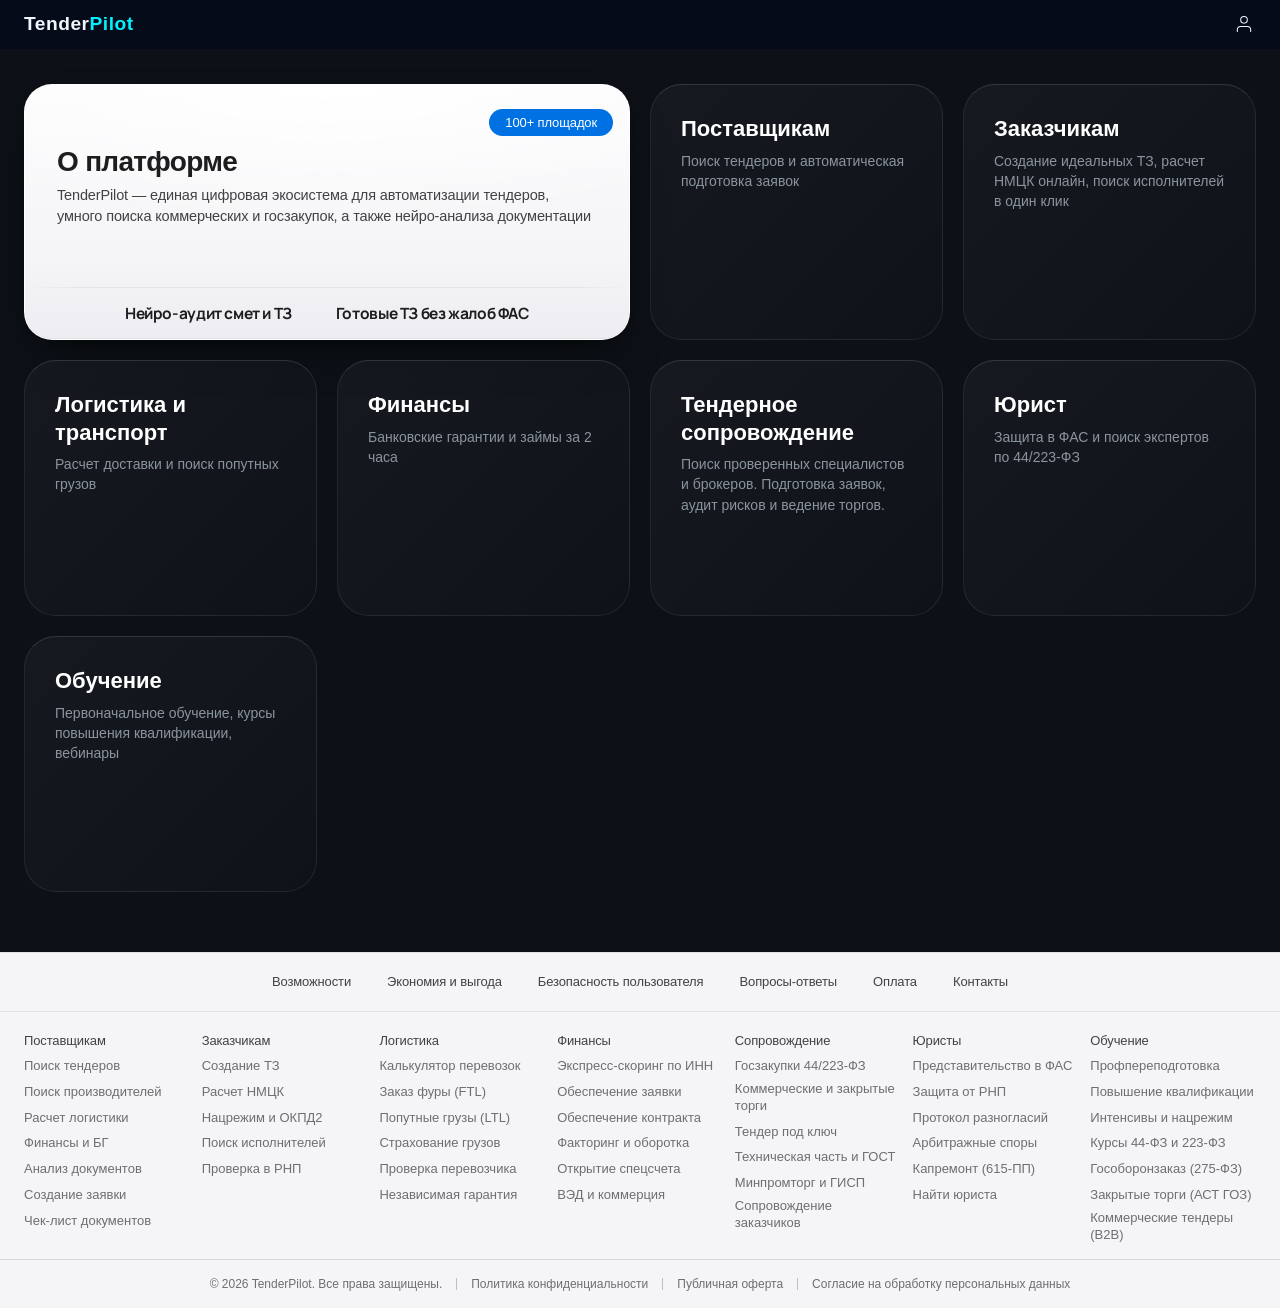
==== commit 4eb50d4c: "Add files via upload" ====
--- a/index.html
+++ b/index.html
@@ -56,58 +56,26 @@
 
             <div class="platforms-showcase" aria-label="Поддерживаемые торговые площадки">
                 <ul class="platforms-seo-list" id="platformsList">
-                    <li>ЕИС zakupki.gov.ru</li>
-                    <li>Сбербанк-АСТ</li>
-                    <li>РТС-тендер</li>
-                    <li>Росэлторг ЕЭТП</li>
-                    <li>ЭТП ГПБ</li>
-                    <li>ТЭК-Торг</li>
-                    <li>АСТ ГОЗ</li>
-                    <li>Фабрикант</li>
-                    <li>B2B-Center</li>
-                    <li>ЗаказРФ</li>
-                    <li>РАД Российский аукционный дом</li>
-                    <li>ЭТП НЭП</li>
-                    <li>ЕАТ Берёзка</li>
-                    <li>Портал поставщиков Москвы</li>
-                    <li>ОТС-тендер</li>
-                    <li>Tender.Pro</li>
-                    <li>Bidzaar</li>
-                    <li>ВТБ Коннект</li>
-                    <li>Газпром Нефть Закупки</li>
-                    <li>Росатом Закупки</li>
-                    <li>РЖД ЭТЗП</li>
-                    <li>Роснефть ТЭК-Торг</li>
-                    <li>Лукойл Закупки</li>
-                    <li>СИБУР Закупки</li>
-                    <li>Северсталь Закупки</li>
-                    <li>НЛМК Закупки</li>
-                    <li>ММК Закупки</li>
-                    <li>Норникель Закупки</li>
-                    <li>Интер РАО Закупки</li>
-                    <li>РусГидро Закупки</li>
-                    <li>Россети Закупки</li>
-                    <li>Транснефть Закупки</li>
-                    <li>Алроса Закупки</li>
-                    <li>Полюс Закупки</li>
-                    <li>Фосагро Закупки</li>
-                    <li>Уралкалий Закупки</li>
-                    <li>ОАК Закупки</li>
-                    <li>Ростех Закупки</li>
-                    <li>Вертолёты России Закупки</li>
-                    <li>ОСК Закупки</li>
-                    <li>КАМАЗ Закупки</li>
-                    <li>Ростелеком Закупки</li>
-                    <li>МТС Закупки</li>
-                    <li>МегаФон Закупки</li>
-                    <li>Билайн Закупки</li>
-                    <li>Яндекс Закупки</li>
-                    <li>X5 Group Закупки</li>
-                    <li>Магнит Закупки</li>
-                    <li>Лента Закупки</li>
-                    <li>Ozon Закупки</li>
-                    <li>Wildberries Тендеры</li>
-                    <li>Сбер Закупки</li>
+                    <li>Умный поиск закупок с ЭТП</li>
+                    <li>Робот-заявка без риска отклонения</li>
+                    <li>Нейро-аудит смет и ТЗ</li>
+                    <li>Готовые ТЗ без жалоб ФАС</li>
+                    <li>Обоснование НМЦК в один клик</li>
+                    <li>Подбор надёжных подрядчиков из ЕИС</li>
+                    <li>Расчёт плеча доставки до склада</li>
+                    <li>Попутный догруз по всей России</li>
+                    <li>Прямые тарифы транспортных компаний</li>
+                    <li>Одобрение БГ за 2 часа</li>
+                    <li>Тендерные займы без визита в банк</li>
+                    <li>Проверка лимита в 20 банках</li>
+                    <li>Ведение торгов брокерами под ключ</li>
+                    <li>Аудит контракта до подписания</li>
+                    <li>Подготовка Формы 2 инженерами</li>
+                    <li>Защита от попадания в РНП</li>
+                    <li>Обжалование закупок в УФАС</li>
+                    <li>Протокол разногласий за 3 часа</li>
+                    <li>Курсы по 44-ФЗ и 223-ФЗ</li>
+                    <li>Дипломы с внесением в ФИС ФРДО</li>
                 </ul>
                 <div class="platforms-stage" id="platformsStage" aria-hidden="true"></div>
             </div>
--- a/style.css
+++ b/style.css
@@ -1,3 +1,11 @@
+@font-face {
+    font-family: 'PlatformsDisplay';
+    src: url('Manrope-Bold.ttf') format('truetype');
+    font-weight: 700;
+    font-style: normal;
+    font-display: swap;
+}
+
 /* ==========================================================================
    1. БАЗОВЫЕ НАСТРОЙКИ, СБРОС СТИЛЕЙ И ЕДИНАЯ ТИПОГРАФИКА ТЕНДЕРПИЛОТ
    ========================================================================== */
@@ -441,7 +449,7 @@
 }
 
 /* =========================================================
-   1. ГЛАВНАЯ КАРТОЧКА О ПЛАТФОРМЕ: APPLE HERO + ВИТРИНА ПЛОЩАДОК
+   1. ГЛАВНАЯ КАРТОЧКА О ПЛАТФОРМЕ: HERO + ВИТРИНА ПЛОЩАДОК
    ========================================================= */
 .hub-card.card-about {
     grid-column: span 2;
@@ -453,7 +461,7 @@
     overflow: hidden;
     cursor: default;
     border-radius: 28px;
-    padding: 28px 0 0;
+    padding: 24px 0 0;
     border: 1px solid rgba(255, 255, 255, 0.95);
     background:
         radial-gradient(120% 75% at 50% 0%, #ffffff 0%, rgba(255, 255, 255, 0) 70%),
@@ -480,16 +488,19 @@
 .hub-card.card-about .about-hero-body {
     position: relative;
     z-index: 2;
+    width: 100%;
     max-width: 100%;
-    padding: 0 32px;
+    padding: 0 32px 0 32px;
     display: flex;
     flex-direction: column;
-    align-items: center;
-    text-align: center;
-}
-
-/* Синий акцентный бейдж Apple (не кнопка) */
+    align-items: flex-start;
+    text-align: left;
+}
+
+/* Синий акцентный бейдж: на той же высоте, но прижат вправо (16px от правого края) */
 .apple-accent-badge {
+    align-self: flex-end;
+    margin-right: -16px;
     display: inline-flex;
     align-items: center;
     justify-content: center;
@@ -501,7 +512,7 @@
     letter-spacing: -0.01em;
     padding: 7px 16px;
     border-radius: 980px;
-    margin-bottom: 12px;
+    margin-bottom: 10px;
     user-select: none;
 }
 
@@ -519,25 +530,25 @@
     line-height: 1.42;
     letter-spacing: -0.01em;
     color: #424245;
-    max-width: 520px;
+    max-width: 540px;
     margin: 0;
 }
 
-/* Нижняя витрина площадок (работает и на ПК, и на мобилке) */
+/* Нижняя витрина площадок (ПК) */
 .platforms-showcase {
     position: relative;
     width: 100%;
     height: 52px;
-    margin-top: 14px;
+    margin-top: 16px;
     display: flex;
     align-items: center;
     overflow: hidden;
     border-top: 1px solid rgba(0, 0, 0, 0.06);
-    -webkit-mask-image: linear-gradient(90deg, transparent 0%, #000 7%, #000 93%, transparent 100%);
-    mask-image: linear-gradient(90deg, transparent 0%, #000 7%, #000 93%, transparent 100%);
-}
-
-/* SEO-список: доступен поисковикам, визуально вынесен за кадр сцены */
+    -webkit-mask-image: linear-gradient(90deg, transparent 0%, #000 11%, #000 89%, transparent 100%);
+    mask-image: linear-gradient(90deg, transparent 0%, #000 11%, #000 89%, transparent 100%);
+}
+
+/* SEO-список: открыт поисковикам, скрыт визуально */
 .platforms-seo-list {
     position: absolute;
     width: 1px;
@@ -550,7 +561,6 @@
     border: 0;
 }
 
-/* Анимированная сцена вытеснения */
 .platforms-stage {
     position: relative;
     width: 100%;
@@ -562,47 +572,98 @@
     inset: 0;
     display: flex;
     align-items: center;
-    justify-content: space-evenly;
-    padding: 0 24px;
-    gap: 36px;
-    will-change: transform, opacity, gap;
-    transition:
-        transform 0.85s cubic-bezier(0.32, 0.72, 0, 1),
-        opacity 0.75s cubic-bezier(0.32, 0.72, 0, 1),
-        gap 0.85s cubic-bezier(0.32, 0.72, 0, 1);
+    justify-content: flex-start; /* Левое слово зафиксировано в рассчитанном JS центре, сжатие идёт строго влево */
+    will-change: transform, opacity;
 }
 
 .platform-word {
+    font-family: 'PlatformsDisplay', -apple-system, BlinkMacSystemFont, sans-serif !important;
     color: #1d1d1f;
-    font-size: 15px;
-    font-weight: 600;
-    letter-spacing: -0.02em;
+    font-size: 15.5px;
+    font-weight: 700;
+    letter-spacing: -0.025em;
     white-space: nowrap;
     user-select: none;
-    transition: transform 0.85s cubic-bezier(0.32, 0.72, 0, 1);
-}
-
-.platforms-group.is-entering {
-    transform: translate3d(100%, 0, 0);
-    opacity: 0;
-    gap: 44px;
-    transition: none;
-}
-
-.platforms-group.is-active {
-    transform: translate3d(0, 0, 0);
-    opacity: 1;
-    gap: 36px;
-}
-
-.platforms-group.is-exiting {
-    transform: translate3d(-105%, 0, 0);
-    opacity: 0;
-    gap: 6px;
-}
-
-.platforms-group.is-exiting .platform-word {
-    transform: scaleX(0.9);
+    margin-right: 44px;
+}
+
+.platform-word:last-child {
+    margin-right: 0;
+}
+
+/* ПЛАВНАЯ APPLE SPRING: Двойной мягкий импульс сжатия влево + плавный вылет на третий */
+@keyframes platformsPushIn {
+    0%, 46% {
+        transform: translate3d(102%, 0, 0);
+        opacity: 0;
+    }
+    56% {
+        opacity: 1;
+    }
+    100% {
+        transform: translate3d(0, 0, 0);
+        opacity: 1;
+    }
+}
+
+@keyframes platformsPushOut {
+    0%, 48% {
+        transform: translate3d(0, 0, 0);
+        opacity: 1;
+    }
+    85% {
+        opacity: 0;
+    }
+    100% {
+        transform: translate3d(-105%, 0, 0);
+        opacity: 0;
+    }
+}
+
+@keyframes wordSqueezeIn {
+    0%, 48% {
+        margin-right: 52px;
+    }
+    100% {
+        margin-right: 44px;
+    }
+}
+
+@keyframes wordSqueezeOut {
+    0% {
+        margin-right: 44px;
+    }
+    20% {
+        /* Импульс 1: плавное поджатие к левому слову */
+        margin-right: 22px;
+    }
+    34% {
+        /* Мягкий отскок пружины */
+        margin-right: 36px;
+    }
+    48% {
+        /* Импульс 2: второе поджатие перед вылетом */
+        margin-right: 20px;
+    }
+    100% {
+        margin-right: 20px;
+    }
+}
+
+.platforms-group.is-entering-anim {
+    animation: platformsPushIn 1.9s cubic-bezier(0.25, 0.85, 0.3, 1) forwards;
+}
+
+.platforms-group.is-entering-anim .platform-word:not(:last-child) {
+    animation: wordSqueezeIn 1.9s cubic-bezier(0.25, 0.85, 0.3, 1) forwards;
+}
+
+.platforms-group.is-exiting-anim {
+    animation: platformsPushOut 1.9s cubic-bezier(0.25, 0.85, 0.3, 1) forwards;
+}
+
+.platforms-group.is-exiting-anim .platform-word:not(:last-child) {
+    animation: wordSqueezeOut 1.9s cubic-bezier(0.25, 0.85, 0.3, 1) forwards;
 }
 
 .card-suppliers,
@@ -690,7 +751,7 @@
         height: auto;
         border-radius: 0;
         border: none;
-        padding: 84px 0 0;
+        padding: 76px 0 0;
         box-shadow:
             inset 0 1px 0 0 #ffffff,
             inset 0 -1px 0 0 rgba(0, 0, 0, 0.06);
@@ -699,6 +760,15 @@
     .hub-card.card-about .hub-card-content,
     .hub-card.card-about .about-hero-body {
         padding: 0 20px;
+        align-items: flex-start;
+        text-align: left;
+    }
+
+    /* Пилюля справа ровно с отступом 16px от правого края экрана */
+    .apple-accent-badge {
+        align-self: flex-end;
+        margin-right: -4px; /* Компенсируем padding-right: 20px -> итого ровно 16px от края */
+        margin-bottom: 14px;
     }
 
     .hub-card.card-about h2 {
@@ -711,25 +781,38 @@
         max-width: 340px;
     }
 
+    /* Витрина площадок приподнята от черных кнопок и обрамлена двумя тонкими линиями */
     .platforms-showcase {
-        height: 58px;
+        height: 54px;
+        margin-top: auto;
+        margin-bottom: 26px;
+        border-top: 1px solid rgba(0, 0, 0, 0.06);
+        border-bottom: 1px solid rgba(0, 0, 0, 0.06);
     }
 
     .platforms-group {
-        padding: 0 18px;
-        gap: 32px;
-    }
-
-    .platforms-group.is-active {
-        gap: 32px;
-    }
-
-    .platforms-group.is-exiting {
-        gap: 4px;
+        justify-content: flex-start;
     }
 
     .platform-word {
         font-size: 15px;
+        margin-right: 24px;
+    }
+
+    .platforms-group.is-entering-anim {
+        animation-duration: 1.6s;
+    }
+
+    .platforms-group.is-entering-anim .platform-word:not(:last-child) {
+        animation-duration: 1.6s;
+    }
+
+    .platforms-group.is-exiting-anim {
+        animation-duration: 1.6s;
+    }
+
+    .platforms-group.is-exiting-anim .platform-word:not(:last-child) {
+        animation-duration: 1.6s;
     }
 
     /* 2. НИЖНИЕ КАРТОЧКИ: ПРИПОДНЯТЫЕ ГЛЯНЦЕВЫЕ КЛАВИШИ */
@@ -833,7 +916,6 @@
     }
 }
 
-
 /* ==========================================================================
    ВНУТРЕННИЕ БЕНТО-КАРТОЧКИ (BENTO GRID & МОРФИНГ-РАЗВОРОТ)
    ========================================================================== */
